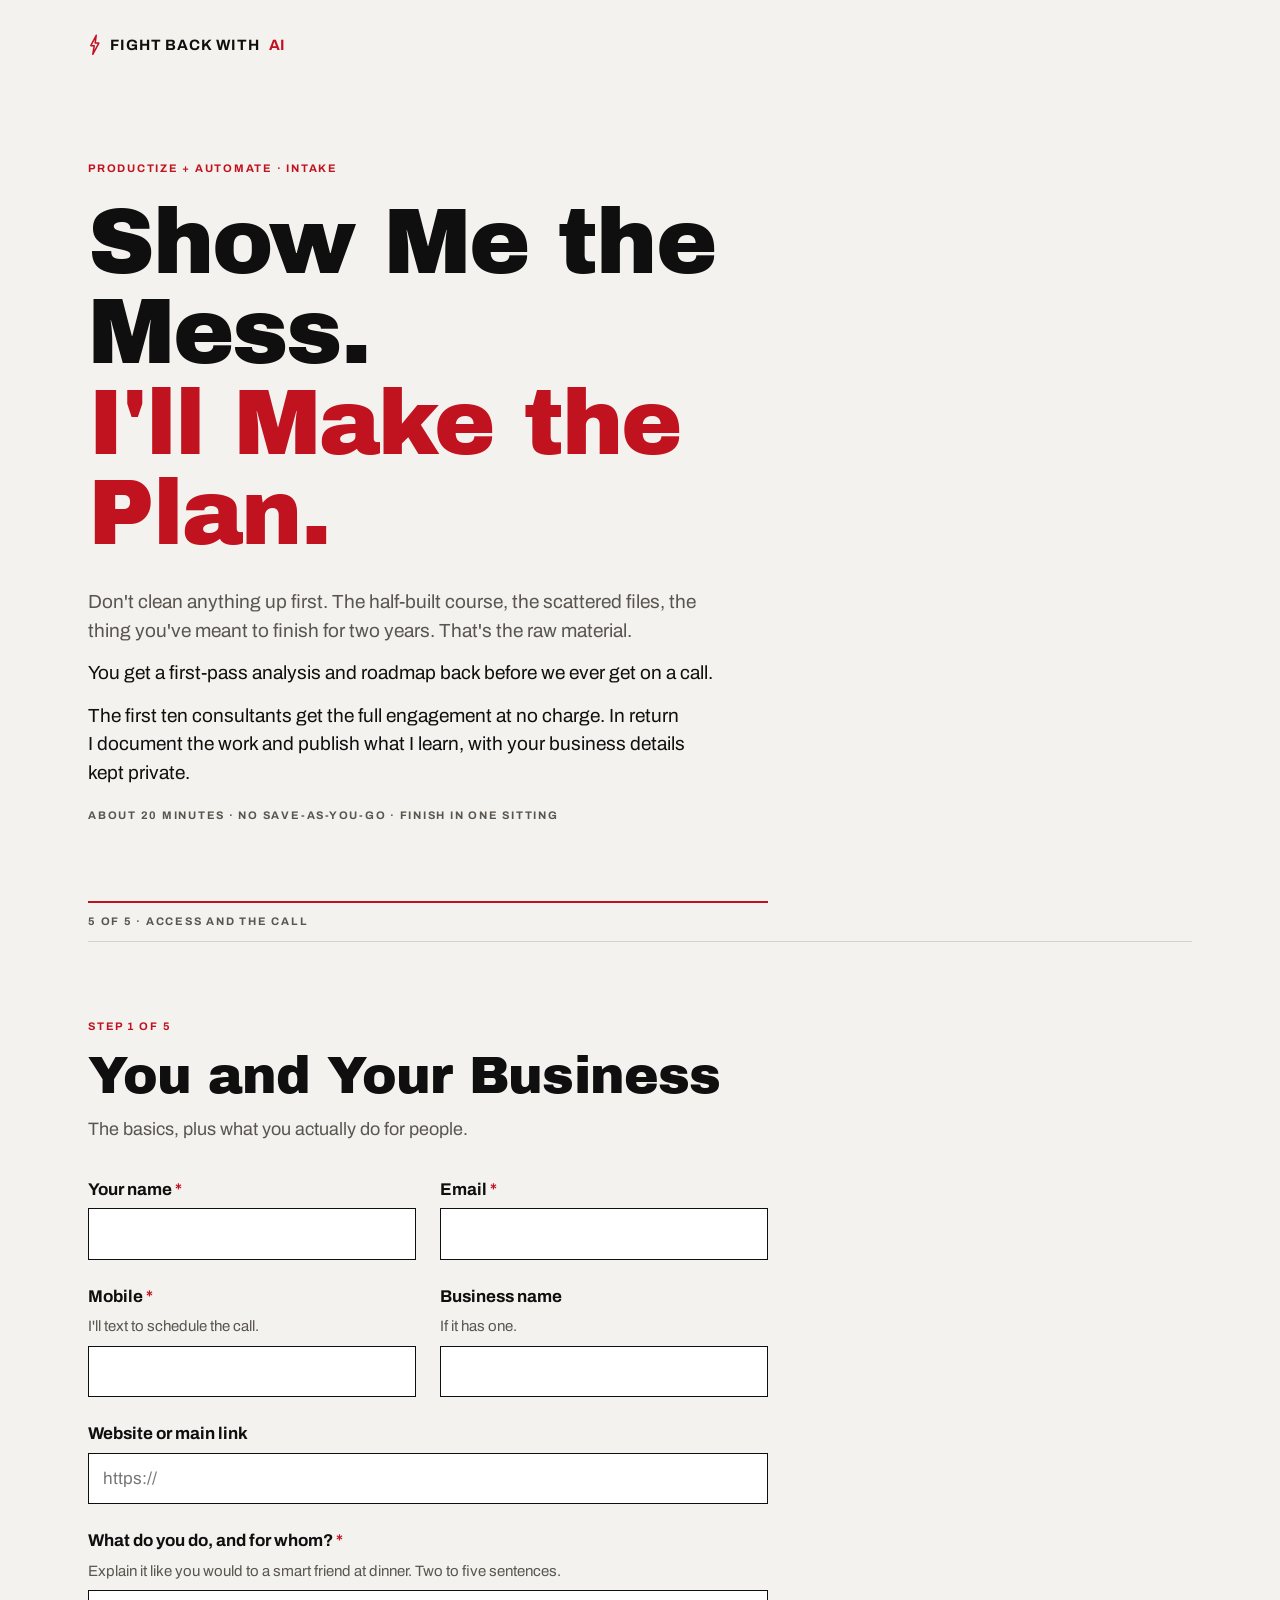
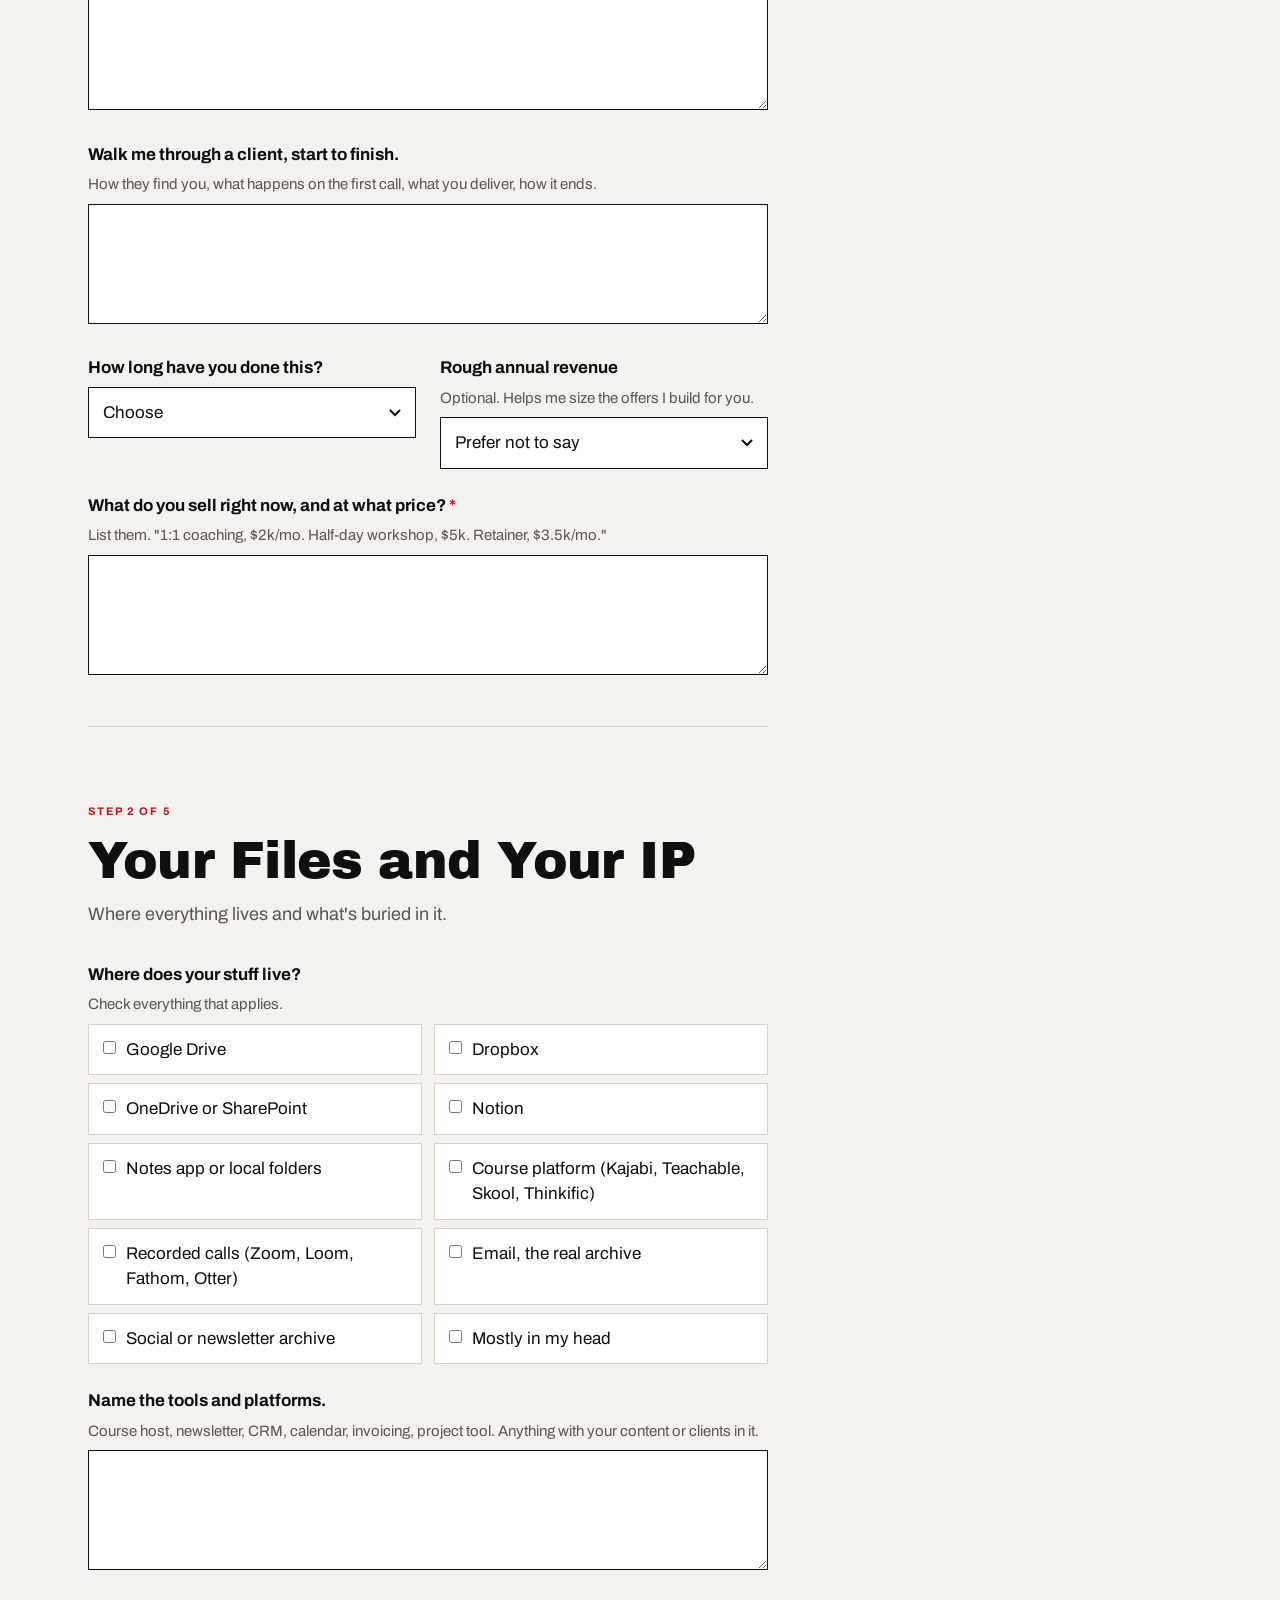
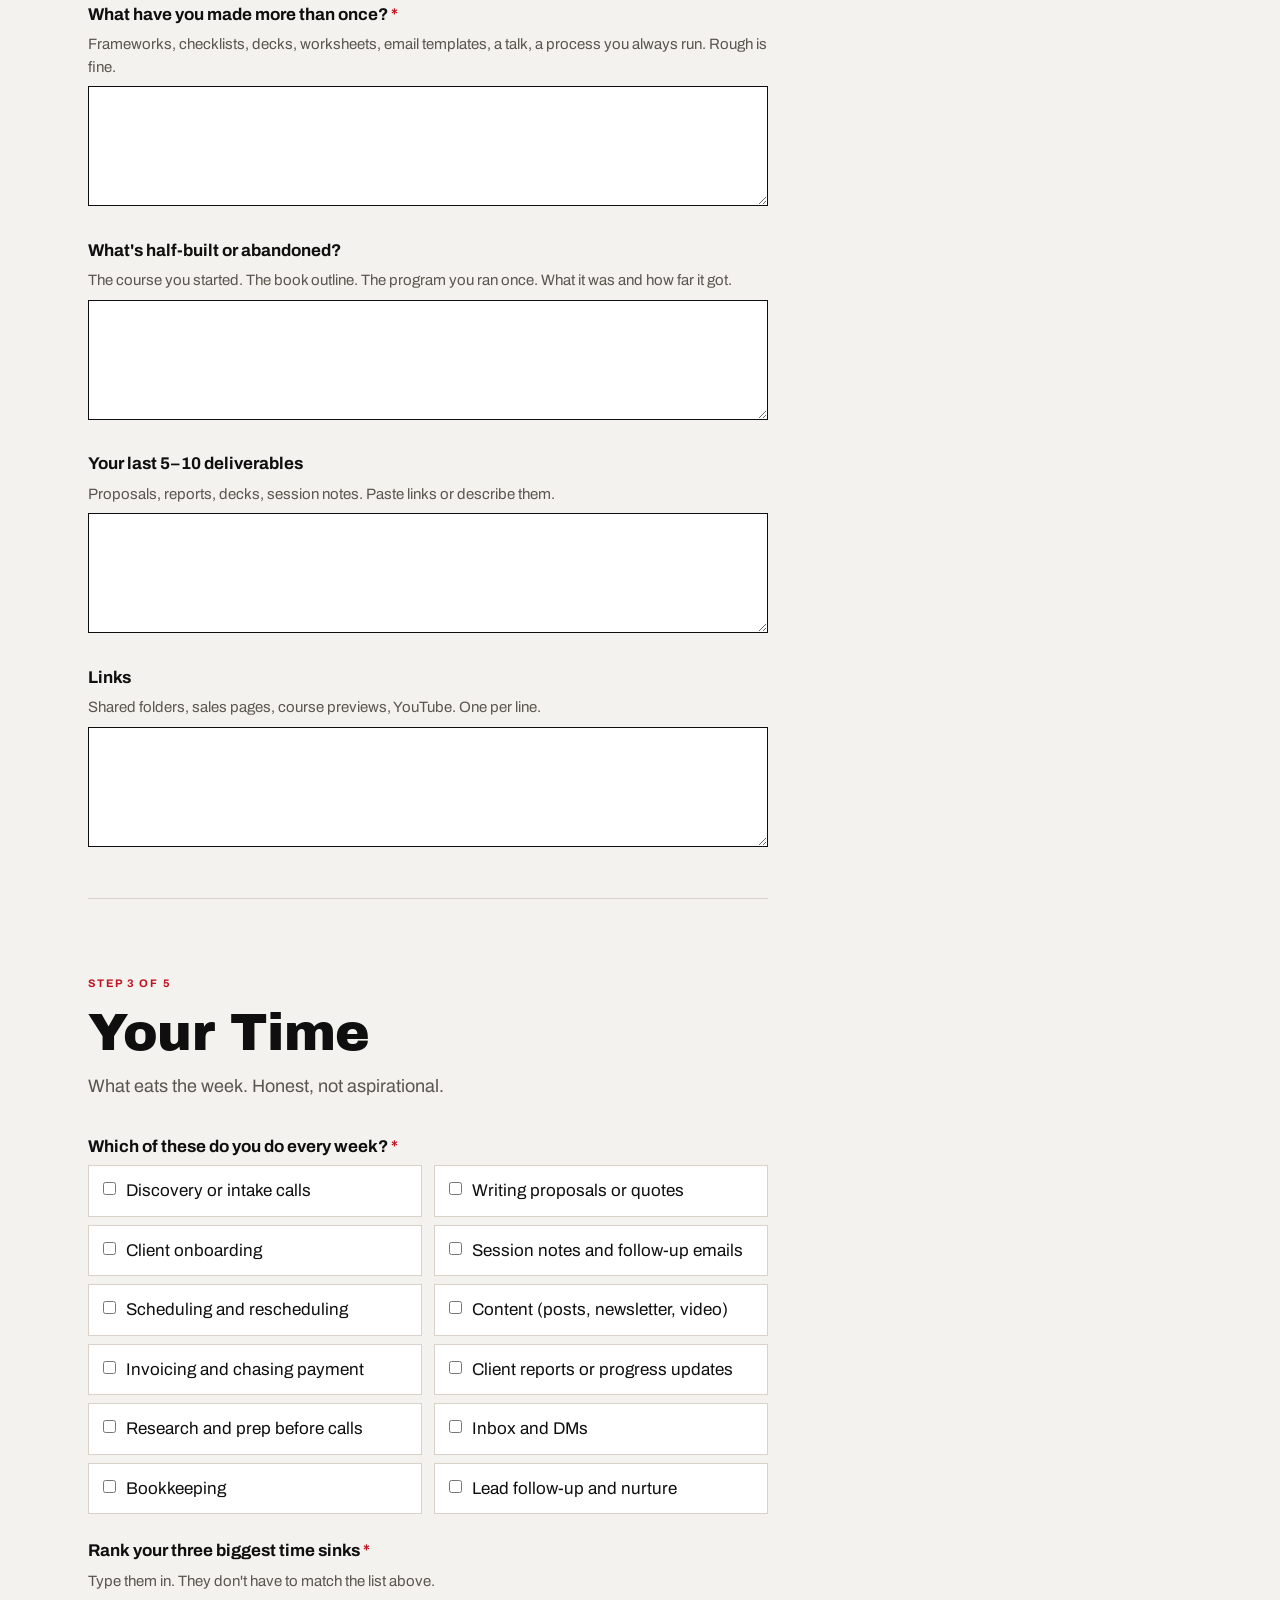
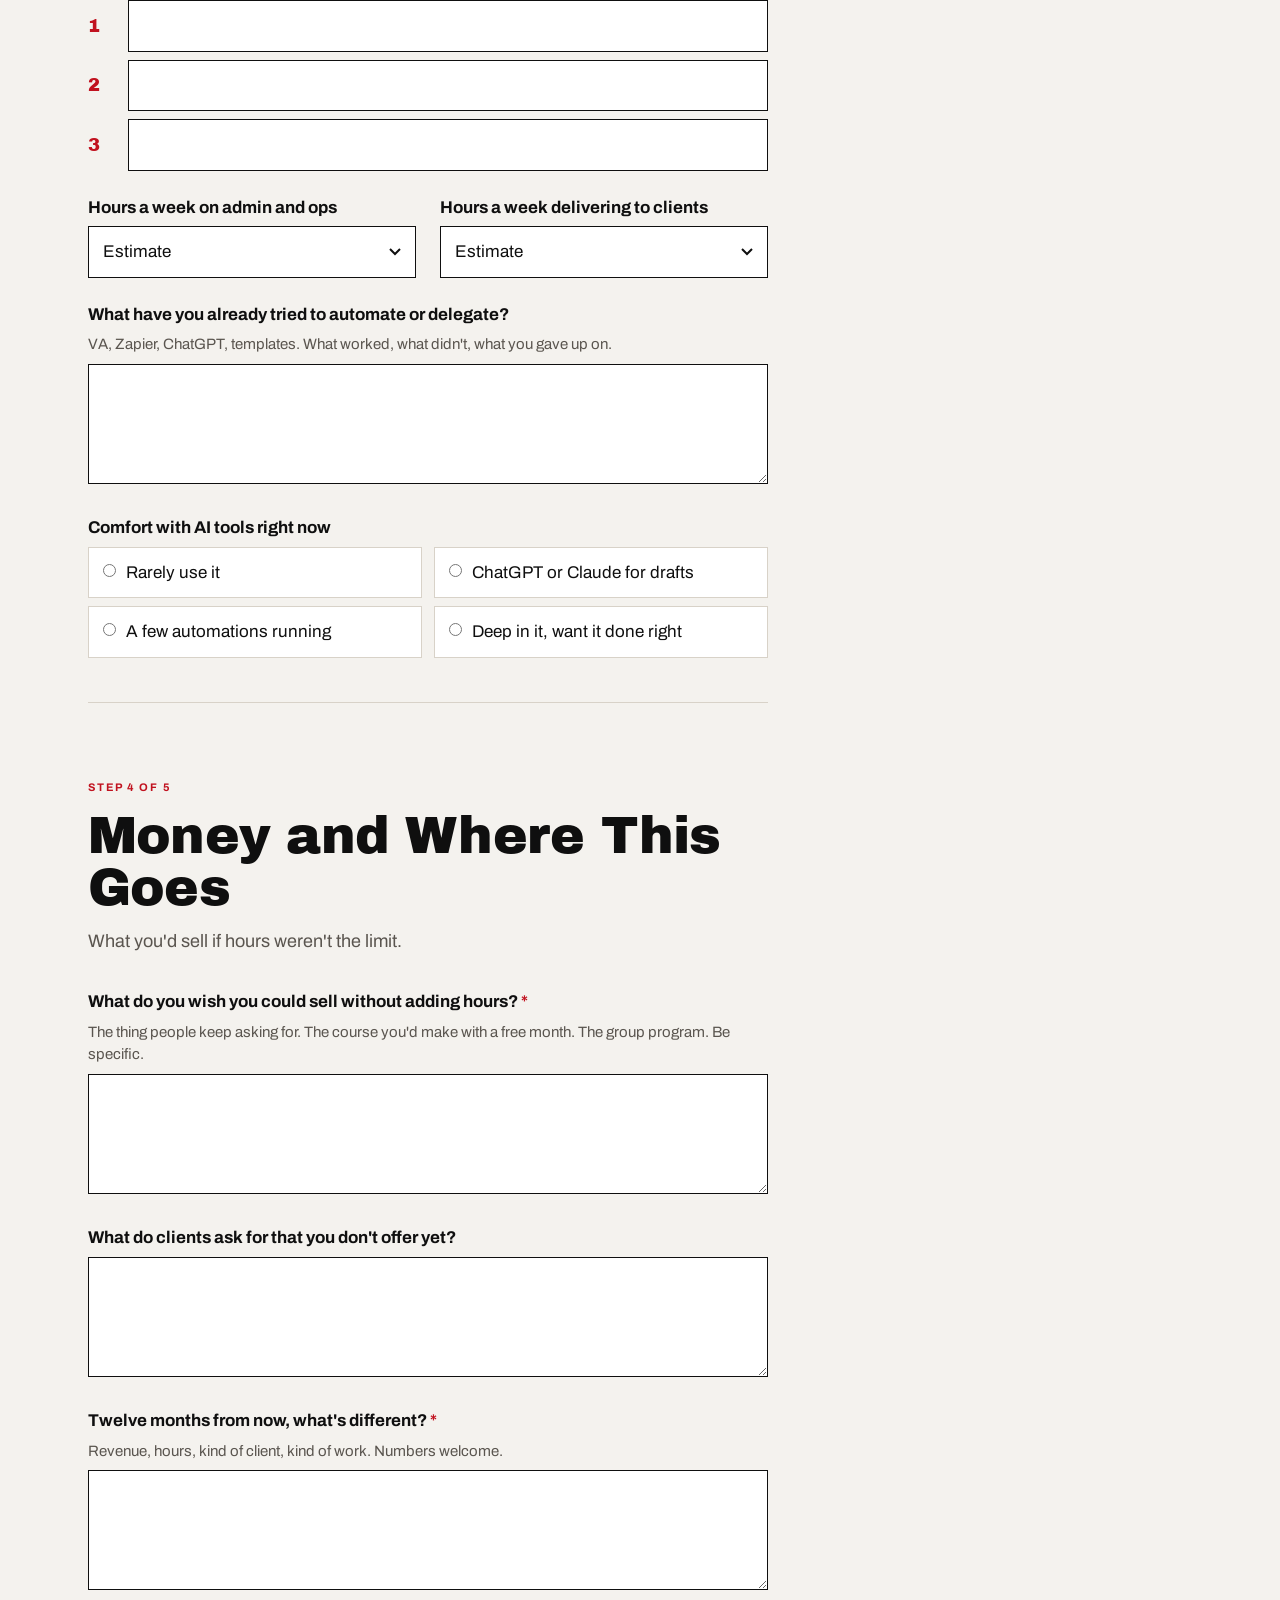
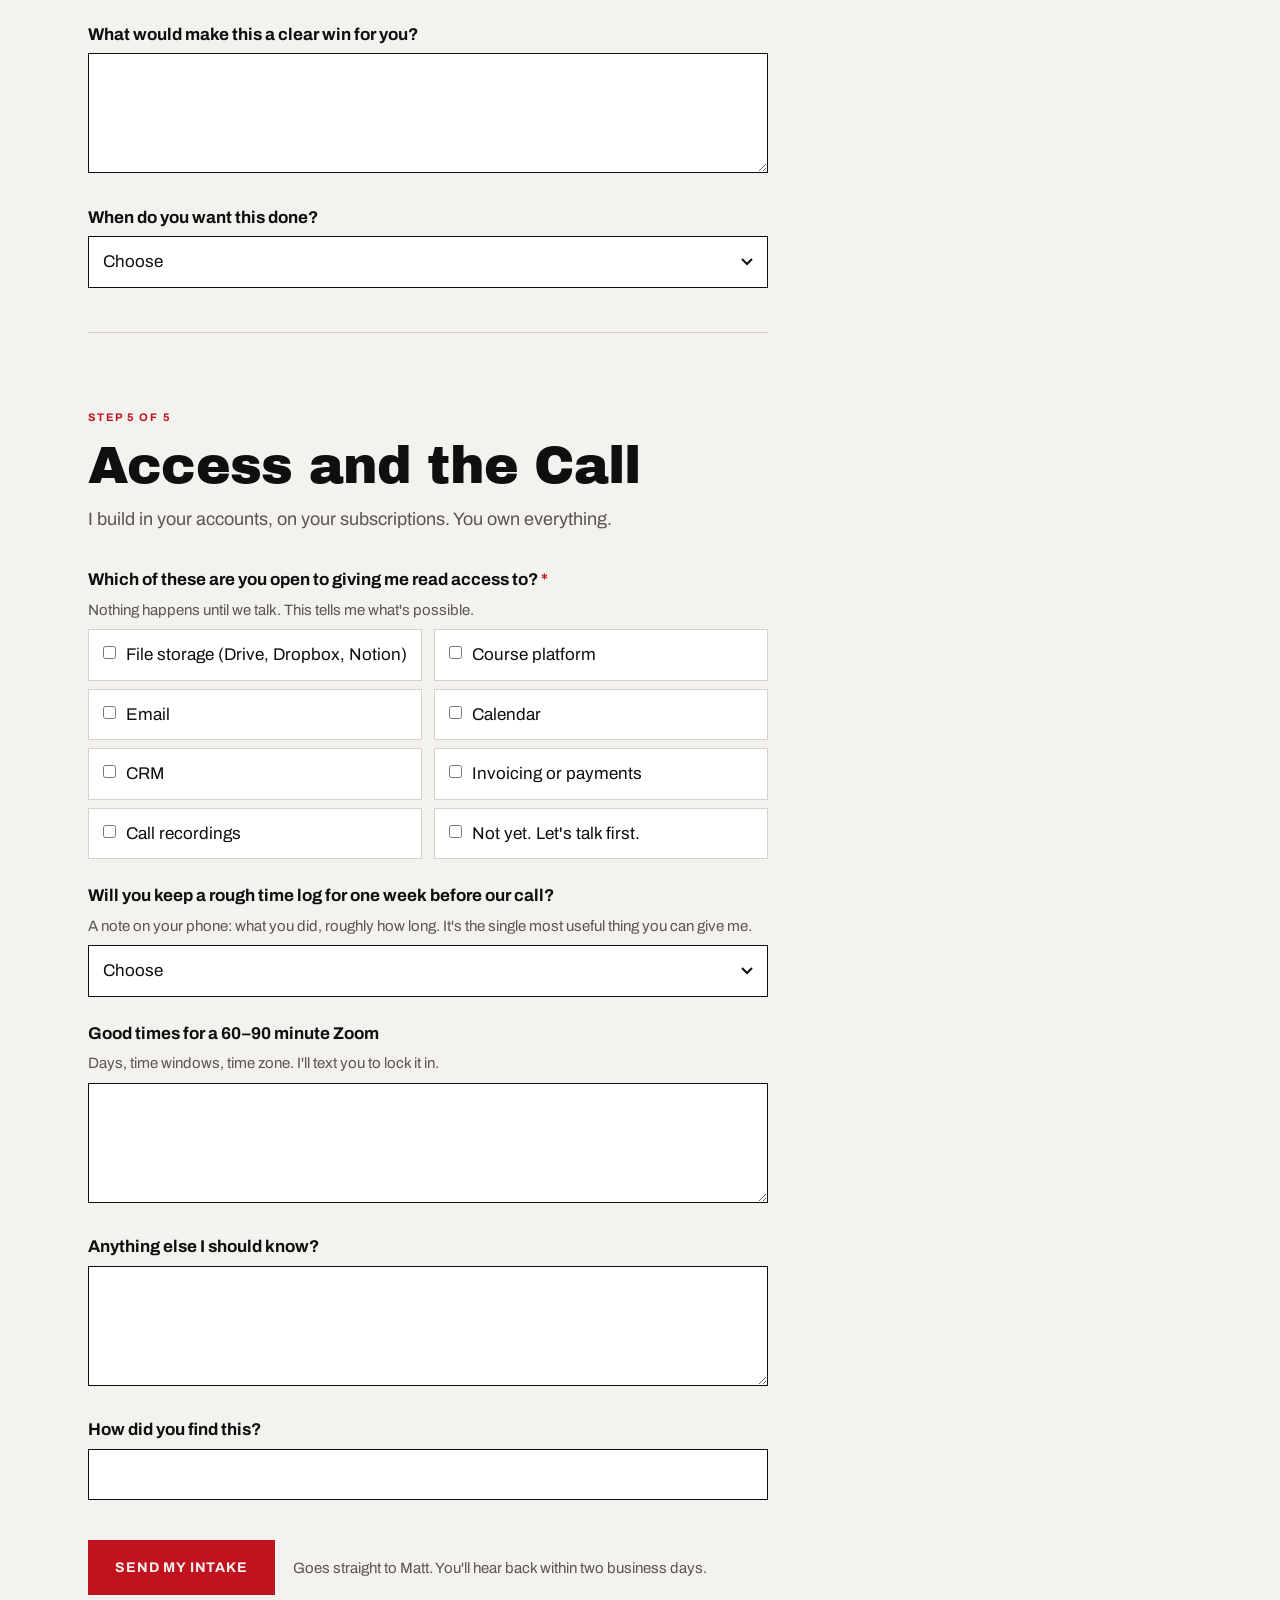
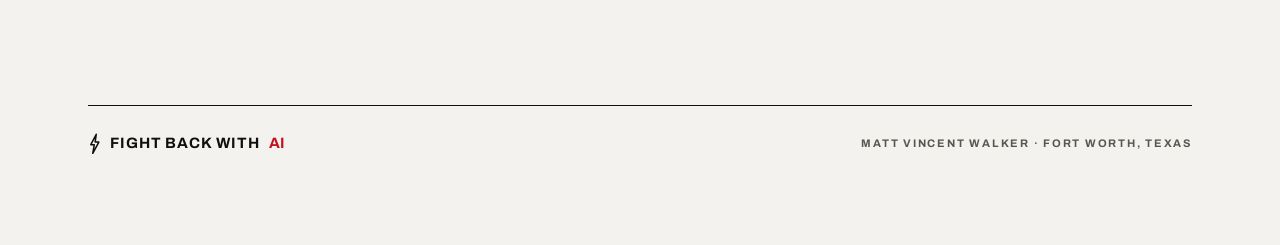
==== intake.html @ 9f5e2df9 "Install the productize-and-automate intake page Adds intake.html at the root (served at /intake via " ====
<!doctype html>
<html lang="en">
<head>
<meta charset="utf-8">
<meta name="viewport" content="width=device-width, initial-scale=1">
<title>Productize + Automate Intake — Fight Back with AI</title>
<meta name="description" content="Show me the mess. I'll make the plan.">
<link rel="preconnect" href="https://fonts.googleapis.com">
<link href="https://fonts.googleapis.com/css2?family=Archivo+Black&family=Archivo:wght@400;700&display=swap" rel="stylesheet">
<style>
  /* FBWA Design Brief v2 — flat editorial. Radius 0. No gradients. */
  /* Tokens mirror styles.css exactly. Six colours, two faces, nothing else.
     Kept inline rather than linking styles.css: .col, .wrap, .fine, .label
     and .meta are defined there too and would break this page's form. */
  :root{
    --ground:#f4f2ee;
    --ink:#0f0f0f;
    --red:#c1121f;
    --rule:#d8d2c8;
    --muted:#5a554f;
    --white:#ffffff;
    --display:'Archivo Black', Archivo, sans-serif;
    --sans:Archivo, sans-serif;
    --wrap:1200px;
    --gutter:clamp(20px, 4vw, 48px);
  }
  *{box-sizing:border-box}
  html{background:var(--ground);color:var(--ink);font-family:var(--sans);font-size:17px;line-height:1.5;-webkit-font-smoothing:antialiased}
  body{margin:0}
  ::selection{background:var(--red);color:var(--ground)}
  a{color:var(--ink);text-decoration:none;border-bottom:2px solid var(--red);padding-bottom:2px}
  a:hover{border-color:var(--ink);color:var(--red)}

  .wrap{max-width:var(--wrap);margin:0 auto;padding:34px var(--gutter) 90px}
  .col{max-width:680px}

  /* wordmark */
  .mark{display:inline-flex;align-items:center;gap:9px;font-weight:700;letter-spacing:.06em;font-size:15px;border:0;padding:0}
  .mark svg{width:13px;height:auto;color:var(--red)}
  .done .mark svg{color:var(--ground)}
  footer .mark svg{color:var(--ink)}
  .mark b{color:var(--red);font-weight:700}

  .caps{font-weight:700;font-size:11px;letter-spacing:.16em;text-transform:uppercase;color:var(--red)}
  .caps.meta{color:var(--muted)}

  header{padding:90px 0 60px}
  h1{font-family:var(--display);font-weight:400;font-size:clamp(52px,7.2vw,104px);line-height:.98;letter-spacing:-.02em;margin:18px 0 30px}
  h1 span{display:block;color:var(--red)}
  header p{font-size:19px;line-height:1.5;color:var(--muted);margin:0 0 14px;max-width:34em;text-wrap:pretty}
  header p.ink{color:var(--ink)}

  /* progress rail — the accent slot rule, one rust segment per set */
  .rail{position:sticky;top:0;background:var(--ground);padding:14px 0 12px;z-index:5;border-bottom:1px solid var(--rule)}
  .rail ol{list-style:none;margin:0;padding:0;display:flex;gap:8px;max-width:680px}
  .rail li{flex:1;border-top:2px solid var(--rule)}
  .rail li.done{border-color:var(--ink)}
  .rail li.now{border-color:var(--red)}
  .rail .label{margin-top:10px}

  section.step{padding:70px 0 20px;border-bottom:1px solid var(--rule)}
  section.step:last-of-type{border-bottom:0}
  .step h2{font-family:var(--display);font-weight:400;font-size:clamp(34px,4.2vw,52px);line-height:1;letter-spacing:-.015em;margin:12px 0 14px}
  .step > p{color:var(--muted);margin:0 0 34px;max-width:36em;font-size:18px}

  .f{margin:0 0 24px}
  .f label,.f legend{display:block;font-weight:700;margin:0 0 6px;padding:0}
  .f .hint{display:block;font-weight:400;color:var(--muted);font-size:15px;margin:0 0 8px}
  .f input[type=text],.f input[type=email],.f input[type=url],.f input[type=tel],.f textarea,.f select{
    width:100%;font:inherit;color:var(--ink);background:var(--white);border:1px solid var(--ink);border-radius:0;padding:12px 14px}
  .f select{appearance:none;-webkit-appearance:none;background-image:url("data:image/svg+xml,%3Csvg xmlns='http://www.w3.org/2000/svg' width='12' height='8' viewBox='0 0 12 8'%3E%3Cpath d='M1 1l5 5 5-5' fill='none' stroke='%230f0f0f' stroke-width='2'/%3E%3C/svg%3E");background-repeat:no-repeat;background-position:right 14px center;padding-right:36px}
  .f textarea{min-height:120px;resize:vertical}
  .f input:focus,.f textarea:focus,.f select:focus{outline:2px solid var(--red);outline-offset:0;border-color:var(--red)}
  .f input[aria-invalid=true],.f textarea[aria-invalid=true]{border:2px solid var(--red)}
  .req{color:var(--red)}
  .row{display:grid;grid-template-columns:1fr 1fr;gap:clamp(16px,2vw,24px)}
  @media (max-width:560px){.row{grid-template-columns:1fr}}

  fieldset{border:0;margin:0;padding:0}
  .choices{display:grid;grid-template-columns:1fr 1fr;gap:8px 12px}
  @media (max-width:560px){.choices{grid-template-columns:1fr}}
  .choices label{display:flex;gap:10px;align-items:flex-start;font-weight:400;cursor:pointer;padding:12px 14px;border:1px solid var(--rule);background:var(--white);margin:0}
  .choices label:hover{border-color:var(--ink)}
  .choices label:has(input:checked){border-color:var(--ink);box-shadow:0 2px 10px rgba(15,15,15,.07)}
  .choices label:has(input:focus-visible){outline:2px solid var(--red)}
  .choices input{margin:4px 0 0;accent-color:var(--red);flex:none}

  .rank{margin:8px 0 0;padding:0;list-style:none}
  .rank li{display:flex;gap:12px;align-items:center;margin-bottom:8px}
  .rank li span{font-family:var(--display);font-size:18px;width:28px;flex:none;color:var(--red)}

  .actions{margin-top:40px;display:flex;gap:18px;align-items:center;flex-wrap:wrap}
  button.primary{font:inherit;font-weight:700;letter-spacing:.06em;text-transform:uppercase;font-size:14px;background:var(--red);color:var(--ground);border:1px solid var(--red);border-radius:0;padding:16px 26px;cursor:pointer}
  button.primary:hover{background:var(--ink);border-color:var(--ink)}
  button.primary:focus-visible{outline:2px solid var(--ink);outline-offset:3px}
  button.primary[disabled]{opacity:.6;cursor:progress}
  .fine{font-size:15px;color:var(--muted)}

  .status{margin-top:18px;padding:14px 16px;border-left:2px solid var(--red);background:var(--white);display:none}
  .status.err{display:block}
  .status.ok{display:block;border-color:var(--ink)}

  /* inverted done state — ink ground, cream type, rust accent */
  .done{display:none;background:var(--ink);color:var(--ground);padding:clamp(34px,4vw,56px);margin-top:40px}
  .done .mark{color:var(--ground)}
  .done .mark b{color:var(--red)}
  .done h2{font-family:var(--display);font-weight:400;font-size:clamp(34px,5.6vw,76px);line-height:1;letter-spacing:-.02em;margin:26px 0 20px}
  .done p{color:var(--ground);opacity:.85;max-width:34em;margin:0 0 12px}
  .done hr{border:0;border-top:1px solid rgba(244,242,238,.25);margin:26px 0 18px}
  .done a{color:var(--ground);border-color:var(--red)}
  .done .caps{color:var(--red)}

  footer{border-top:1px solid var(--ink);margin-top:90px;padding:26px 0 0;display:flex;justify-content:space-between;gap:16px;flex-wrap:wrap;align-items:center}
  .honey{position:absolute;left:-9999px}
  @media (prefers-reduced-motion:no-preference){.rail li{transition:border-color .2s}}
</style>
</head>
<body>
<main class="wrap">
  <a class="mark" href="/" aria-label="Fight Back with AI, home">
    <svg viewBox="0 0 120 200" aria-hidden="true"><path d="M76 12 L26 108 L58 108 L44 188 L100 84 L66 84 Z" fill="none" stroke="currentColor" stroke-width="14" stroke-linejoin="round"/></svg>
    FIGHT BACK WITH <b>AI</b>
  </a>

  <header class="col">
    <span class="caps">Productize + Automate · Intake</span>
    <h1>Show Me the Mess. <span>I'll Make the Plan.</span></h1>
    <p>Don't clean anything up first. The half-built course, the scattered files, the thing you've meant to finish for two years. That's the raw material.</p>
    <p class="ink">You get a first-pass analysis and roadmap back before we ever get on a call.</p>
    <p class="ink">The first ten consultants get the full engagement at no charge. In return I document the work and publish what I learn, with your business details kept private.</p>
    <span class="caps meta">About 20 minutes · No save-as-you-go · Finish in one sitting</span>
  </header>

  <nav class="rail" aria-label="Progress">
    <ol id="rail"><li class="now"></li><li></li><li></li><li></li><li></li></ol>
    <div class="label caps meta" id="railLabel">1 of 5 · You and Your Business</div>
  </nav>

  <form id="intake" class="col" novalidate>
    <input class="honey" type="text" name="company_fax" tabindex="-1" autocomplete="off" aria-hidden="true">

    <section class="step" data-step="1">
      <span class="caps">Step 1 of 5</span>
      <h2>You and Your Business</h2>
      <p>The basics, plus what you actually do for people.</p>

      <div class="row">
        <div class="f"><label for="name">Your name <span class="req">*</span></label><input id="name" name="name" type="text" required autocomplete="name"></div>
        <div class="f"><label for="email">Email <span class="req">*</span></label><input id="email" name="email" type="email" required autocomplete="email"></div>
      </div>
      <div class="row">
        <div class="f"><label for="phone">Mobile <span class="req">*</span></label><span class="hint">I'll text to schedule the call.</span><input id="phone" name="phone" type="tel" required autocomplete="tel"></div>
        <div class="f"><label for="business">Business name</label><span class="hint">If it has one.</span><input id="business" name="business" type="text" autocomplete="organization"></div>
      </div>
      <div class="f"><label for="website">Website or main link</label><input id="website" name="website" type="url" placeholder="https://"></div>

      <div class="f">
        <label for="what">What do you do, and for whom? <span class="req">*</span></label>
        <span class="hint">Explain it like you would to a smart friend at dinner. Two to five sentences.</span>
        <textarea id="what" name="what_you_do" required></textarea>
      </div>
      <div class="f">
        <label for="journey">Walk me through a client, start to finish.</label>
        <span class="hint">How they find you, what happens on the first call, what you deliver, how it ends.</span>
        <textarea id="journey" name="client_journey"></textarea>
      </div>
      <div class="row">
        <div class="f">
          <label for="years">How long have you done this?</label>
          <select id="years" name="years"><option value="">Choose</option><option>Under 1 year</option><option>1–3 years</option><option>3–7 years</option><option>7+ years</option></select>
        </div>
        <div class="f">
          <label for="rev">Rough annual revenue</label>
          <span class="hint">Optional. Helps me size the offers I build for you.</span>
          <select id="rev" name="revenue_band"><option value="">Prefer not to say</option><option>Under $50k</option><option>$50k–$150k</option><option>$150k–$400k</option><option>$400k–$1M</option><option>$1M+</option></select>
        </div>
      </div>
      <div class="f">
        <label for="offers">What do you sell right now, and at what price? <span class="req">*</span></label>
        <span class="hint">List them. "1:1 coaching, $2k/mo. Half-day workshop, $5k. Retainer, $3.5k/mo."</span>
        <textarea id="offers" name="current_offers" required></textarea>
      </div>
    </section>

    <section class="step" data-step="2">
      <span class="caps">Step 2 of 5</span>
      <h2>Your Files and Your IP</h2>
      <p>Where everything lives and what's buried in it.</p>

      <div class="f">
        <fieldset>
          <legend>Where does your stuff live?</legend>
          <span class="hint">Check everything that applies.</span>
          <div class="choices">
            <label><input type="checkbox" name="storage" value="Google Drive">Google Drive</label>
            <label><input type="checkbox" name="storage" value="Dropbox">Dropbox</label>
            <label><input type="checkbox" name="storage" value="OneDrive / SharePoint">OneDrive or SharePoint</label>
            <label><input type="checkbox" name="storage" value="Notion">Notion</label>
            <label><input type="checkbox" name="storage" value="Notes app / local">Notes app or local folders</label>
            <label><input type="checkbox" name="storage" value="Course platform">Course platform (Kajabi, Teachable, Skool, Thinkific)</label>
            <label><input type="checkbox" name="storage" value="Recorded calls">Recorded calls (Zoom, Loom, Fathom, Otter)</label>
            <label><input type="checkbox" name="storage" value="Email">Email, the real archive</label>
            <label><input type="checkbox" name="storage" value="Social / newsletter">Social or newsletter archive</label>
            <label><input type="checkbox" name="storage" value="My head">Mostly in my head</label>
          </div>
        </fieldset>
      </div>
      <div class="f">
        <label for="platforms">Name the tools and platforms.</label>
        <span class="hint">Course host, newsletter, CRM, calendar, invoicing, project tool. Anything with your content or clients in it.</span>
        <textarea id="platforms" name="platforms"></textarea>
      </div>
      <div class="f">
        <label for="ip">What have you made more than once? <span class="req">*</span></label>
        <span class="hint">Frameworks, checklists, decks, worksheets, email templates, a talk, a process you always run. Rough is fine.</span>
        <textarea id="ip" name="repeat_assets" required></textarea>
      </div>
      <div class="f">
        <label for="halfbuilt">What's half-built or abandoned?</label>
        <span class="hint">The course you started. The book outline. The program you ran once. What it was and how far it got.</span>
        <textarea id="halfbuilt" name="half_built"></textarea>
      </div>
      <div class="f">
        <label for="deliverables">Your last 5–10 deliverables</label>
        <span class="hint">Proposals, reports, decks, session notes. Paste links or describe them.</span>
        <textarea id="deliverables" name="recent_deliverables"></textarea>
      </div>
      <div class="f">
        <label for="links">Links</label>
        <span class="hint">Shared folders, sales pages, course previews, YouTube. One per line.</span>
        <textarea id="links" name="links"></textarea>
      </div>
    </section>

    <section class="step" data-step="3">
      <span class="caps">Step 3 of 5</span>
      <h2>Your Time</h2>
      <p>What eats the week. Honest, not aspirational.</p>

      <div class="f">
        <fieldset>
          <legend>Which of these do you do every week? <span class="req">*</span></legend>
          <div class="choices">
            <label><input type="checkbox" name="tasks" value="Discovery / intake calls">Discovery or intake calls</label>
            <label><input type="checkbox" name="tasks" value="Writing proposals">Writing proposals or quotes</label>
            <label><input type="checkbox" name="tasks" value="Client onboarding">Client onboarding</label>
            <label><input type="checkbox" name="tasks" value="Session notes and follow-up">Session notes and follow-up emails</label>
            <label><input type="checkbox" name="tasks" value="Scheduling">Scheduling and rescheduling</label>
            <label><input type="checkbox" name="tasks" value="Content creation">Content (posts, newsletter, video)</label>
            <label><input type="checkbox" name="tasks" value="Invoicing and chasing payment">Invoicing and chasing payment</label>
            <label><input type="checkbox" name="tasks" value="Reporting">Client reports or progress updates</label>
            <label><input type="checkbox" name="tasks" value="Research and prep">Research and prep before calls</label>
            <label><input type="checkbox" name="tasks" value="Inbox">Inbox and DMs</label>
            <label><input type="checkbox" name="tasks" value="Bookkeeping">Bookkeeping</label>
            <label><input type="checkbox" name="tasks" value="Lead follow-up">Lead follow-up and nurture</label>
          </div>
        </fieldset>
      </div>
      <div class="f">
        <label>Rank your three biggest time sinks <span class="req">*</span></label>
        <span class="hint">Type them in. They don't have to match the list above.</span>
        <ol class="rank">
          <li><span>1</span><input type="text" name="sink_1" required aria-label="Biggest time sink"></li>
          <li><span>2</span><input type="text" name="sink_2" aria-label="Second time sink"></li>
          <li><span>3</span><input type="text" name="sink_3" aria-label="Third time sink"></li>
        </ol>
      </div>
      <div class="row">
        <div class="f">
          <label for="hrs_admin">Hours a week on admin and ops</label>
          <select id="hrs_admin" name="hours_admin"><option value="">Estimate</option><option>Under 5</option><option>5–10</option><option>10–20</option><option>20+</option></select>
        </div>
        <div class="f">
          <label for="hrs_deliver">Hours a week delivering to clients</label>
          <select id="hrs_deliver" name="hours_delivery"><option value="">Estimate</option><option>Under 10</option><option>10–20</option><option>20–35</option><option>35+</option></select>
        </div>
      </div>
      <div class="f">
        <label for="tried">What have you already tried to automate or delegate?</label>
        <span class="hint">VA, Zapier, ChatGPT, templates. What worked, what didn't, what you gave up on.</span>
        <textarea id="tried" name="tried_before"></textarea>
      </div>
      <div class="f">
        <fieldset>
          <legend>Comfort with AI tools right now</legend>
          <div class="choices">
            <label><input type="radio" name="ai_level" value="Rarely use it">Rarely use it</label>
            <label><input type="radio" name="ai_level" value="ChatGPT for drafts">ChatGPT or Claude for drafts</label>
            <label><input type="radio" name="ai_level" value="Some automations running">A few automations running</label>
            <label><input type="radio" name="ai_level" value="Deep in it">Deep in it, want it done right</label>
          </div>
        </fieldset>
      </div>
    </section>

    <section class="step" data-step="4">
      <span class="caps">Step 4 of 5</span>
      <h2>Money and Where This Goes</h2>
      <p>What you'd sell if hours weren't the limit.</p>

      <div class="f">
        <label for="wish">What do you wish you could sell without adding hours? <span class="req">*</span></label>
        <span class="hint">The thing people keep asking for. The course you'd make with a free month. The group program. Be specific.</span>
        <textarea id="wish" name="wish_to_sell" required></textarea>
      </div>
      <div class="f">
        <label for="asked">What do clients ask for that you don't offer yet?</label>
        <textarea id="asked" name="unmet_requests"></textarea>
      </div>
      <div class="f">
        <label for="goal">Twelve months from now, what's different? <span class="req">*</span></label>
        <span class="hint">Revenue, hours, kind of client, kind of work. Numbers welcome.</span>
        <textarea id="goal" name="twelve_month_goal" required></textarea>
      </div>
      <div class="f">
        <label for="done">What would make this a clear win for you?</label>
        <textarea id="done" name="definition_of_win"></textarea>
      </div>
      <div class="f">
        <label for="timeline">When do you want this done?</label>
        <select id="timeline" name="timeline"><option value="">Choose</option><option>Next 30 days</option><option>Next 60 days</option><option>This quarter</option><option>No rush, want it right</option></select>
      </div>
    </section>

    <section class="step" data-step="5">
      <span class="caps">Step 5 of 5</span>
      <h2>Access and the Call</h2>
      <p>I build in your accounts, on your subscriptions. You own everything.</p>

      <div class="f">
        <fieldset>
          <legend>Which of these are you open to giving me read access to? <span class="req">*</span></legend>
          <span class="hint">Nothing happens until we talk. This tells me what's possible.</span>
          <div class="choices">
            <label><input type="checkbox" name="access" value="File storage">File storage (Drive, Dropbox, Notion)</label>
            <label><input type="checkbox" name="access" value="Course platform">Course platform</label>
            <label><input type="checkbox" name="access" value="Email">Email</label>
            <label><input type="checkbox" name="access" value="Calendar">Calendar</label>
            <label><input type="checkbox" name="access" value="CRM">CRM</label>
            <label><input type="checkbox" name="access" value="Invoicing">Invoicing or payments</label>
            <label><input type="checkbox" name="access" value="Call recordings">Call recordings</label>
            <label><input type="checkbox" name="access" value="Not yet">Not yet. Let's talk first.</label>
          </div>
        </fieldset>
      </div>
      <div class="f">
        <label for="timelog">Will you keep a rough time log for one week before our call?</label>
        <span class="hint">A note on your phone: what you did, roughly how long. It's the single most useful thing you can give me.</span>
        <select id="timelog" name="time_log"><option value="">Choose</option><option>Yes</option><option>I'll try</option><option>No, use my calendar and sent mail instead</option></select>
      </div>
      <div class="f">
        <label for="availability">Good times for a 60–90 minute Zoom</label>
        <span class="hint">Days, time windows, time zone. I'll text you to lock it in.</span>
        <textarea id="availability" name="availability"></textarea>
      </div>
      <div class="f">
        <label for="anything">Anything else I should know?</label>
        <textarea id="anything" name="anything_else"></textarea>
      </div>
      <div class="f">
        <label for="source">How did you find this?</label>
        <input id="source" name="source" type="text">
      </div>

      <div class="actions">
        <button type="submit" class="primary" id="submitBtn">Send My Intake</button>
        <span class="fine">Goes straight to Matt. You'll hear back within two business days.</span>
      </div>
      <div class="status" id="status" role="status" aria-live="polite"></div>
    </section>
  </form>

  <section class="done col" id="done">
    <span class="mark" aria-hidden="true">
      <svg viewBox="0 0 120 200"><path d="M76 12 L26 108 L58 108 L44 188 L100 84 L66 84 Z" fill="none" stroke="currentColor" stroke-width="14" stroke-linejoin="round"/></svg>
      FIGHT BACK WITH <b>AI</b>
    </span>
    <h2>Got It.</h2>
    <p>Your answers are in. I'll read everything, run the first-pass analysis, and text you to set up the call.</p>
    <p>If you said yes to the time log, start it tomorrow morning.</p>
    <hr>
    <span class="caps">Questions in the meantime</span>
    <p style="margin-top:8px"><a href="mailto:hello@6signal.co">hello@6signal.co</a></p>
  </section>

  <footer>
    <span class="mark" aria-hidden="true">
      <svg viewBox="0 0 120 200"><path d="M76 12 L26 108 L58 108 L44 188 L100 84 L66 84 Z" fill="none" stroke="currentColor" stroke-width="14" stroke-linejoin="round"/></svg>
      FIGHT BACK WITH <b>AI</b>
    </span>
    <span class="caps meta">Matt Vincent Walker · Fort Worth, Texas</span>
  </footer>
</main>

<script>
(function(){
  // Submissions go to the Netlify function at /api/intake (Claude analysis + email to Matt).
  // No-backend fallback: set ENDPOINT to a Formspree URL, e.g. "https://formspree.io/f/xxxxxxx".
  const ENDPOINT = "/api/intake"; // Netlify function, see netlify/functions/intake.mjs

  const form = document.getElementById('intake');
  const steps = [...document.querySelectorAll('section.step')];
  const rail = [...document.querySelectorAll('#rail li')];
  const railLabel = document.getElementById('railLabel');
  const labels = ['You and Your Business','Your Files and Your IP','Your Time','Money and Where This Goes','Access and the Call'];

  const io = new IntersectionObserver(entries=>{
    entries.forEach(e=>{
      if(!e.isIntersecting) return;
      const i = steps.indexOf(e.target);
      rail.forEach((li,j)=>{ li.className = j<i?'done':(j===i?'now':''); });
      railLabel.textContent = (i+1)+' of 5 · '+labels[i];
    });
  },{rootMargin:'-40% 0px -55% 0px'});
  steps.forEach(s=>io.observe(s));

  function collect(){
    const fd = new FormData(form);
    const out = {};
    for(const [k,v] of fd.entries()){
      if(k==='company_fax') continue;
      if(out[k]!==undefined){ out[k] = [].concat(out[k], v); } else { out[k] = v; }
    }
    ['storage','tasks','access'].forEach(k=>{ if(out[k]===undefined) out[k]=[]; else if(!Array.isArray(out[k])) out[k]=[out[k]]; });
    out.submitted_at = new Date().toISOString();
    out.page = location.href;
    return out;
  }

  function validate(){
    let first = null;
    form.querySelectorAll('[required]').forEach(el=>{
      const bad = !el.value.trim();
      el.setAttribute('aria-invalid', bad?'true':'false');
      if(bad && !first) first = el;
    });
    ['tasks','access'].forEach(name=>{
      const group = form.querySelectorAll('input[name="'+name+'"]');
      const any = [...group].some(c=>c.checked);
      group.forEach(c=>c.closest('label').style.borderColor = any?'':'var(--red)');
      if(!any && !first) first = group[0];
    });
    return first;
  }

  form.addEventListener('submit', async (e)=>{
    e.preventDefault();
    const status = document.getElementById('status');
    status.className='status';
    if(form.company_fax.value){ return; }
    const bad = validate();
    if(bad){
      status.className='status err';
      status.textContent='A few required answers are missing. They are outlined in red.';
      bad.scrollIntoView({behavior:'smooth',block:'center'}); bad.focus({preventScroll:true});
      return;
    }
    const btn = document.getElementById('submitBtn');
    btn.disabled = true; btn.textContent='Sending';
    try{
      const res = await fetch(ENDPOINT,{method:'POST',headers:{'Content-Type':'application/json','Accept':'application/json'},body:JSON.stringify(collect())});
      if(!res.ok) throw new Error('HTTP '+res.status);
      form.style.display='none';
      document.querySelector('.rail').style.display='none';
      document.getElementById('done').style.display='block';
      window.scrollTo({top:0,behavior:'smooth'});
    }catch(err){
      status.className='status err';
      status.innerHTML='Couldn\'t send. Check your connection and try again, or email your answers to <a href="mailto:hello@6signal.co">hello@6signal.co</a>.';
      btn.disabled=false; btn.textContent='Send My Intake';
    }
  });
})();
</script>
</body>
</html>
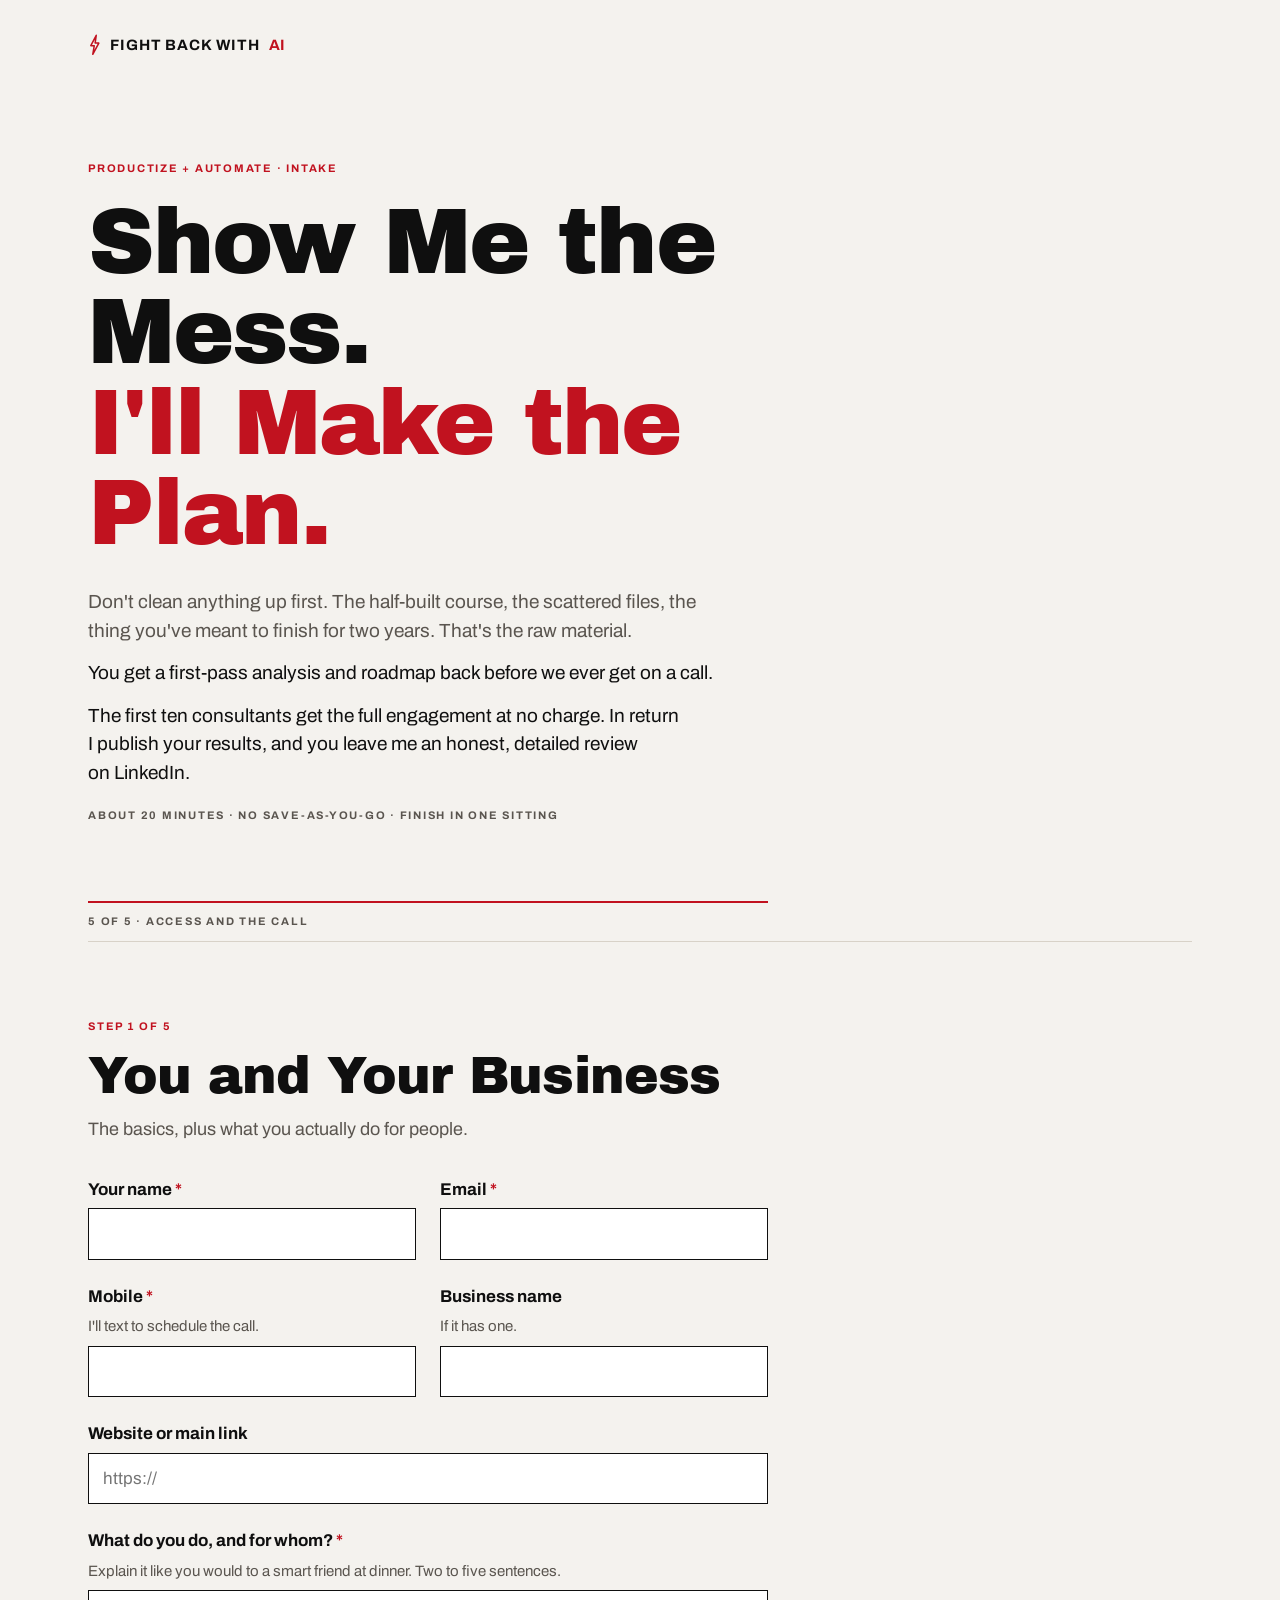
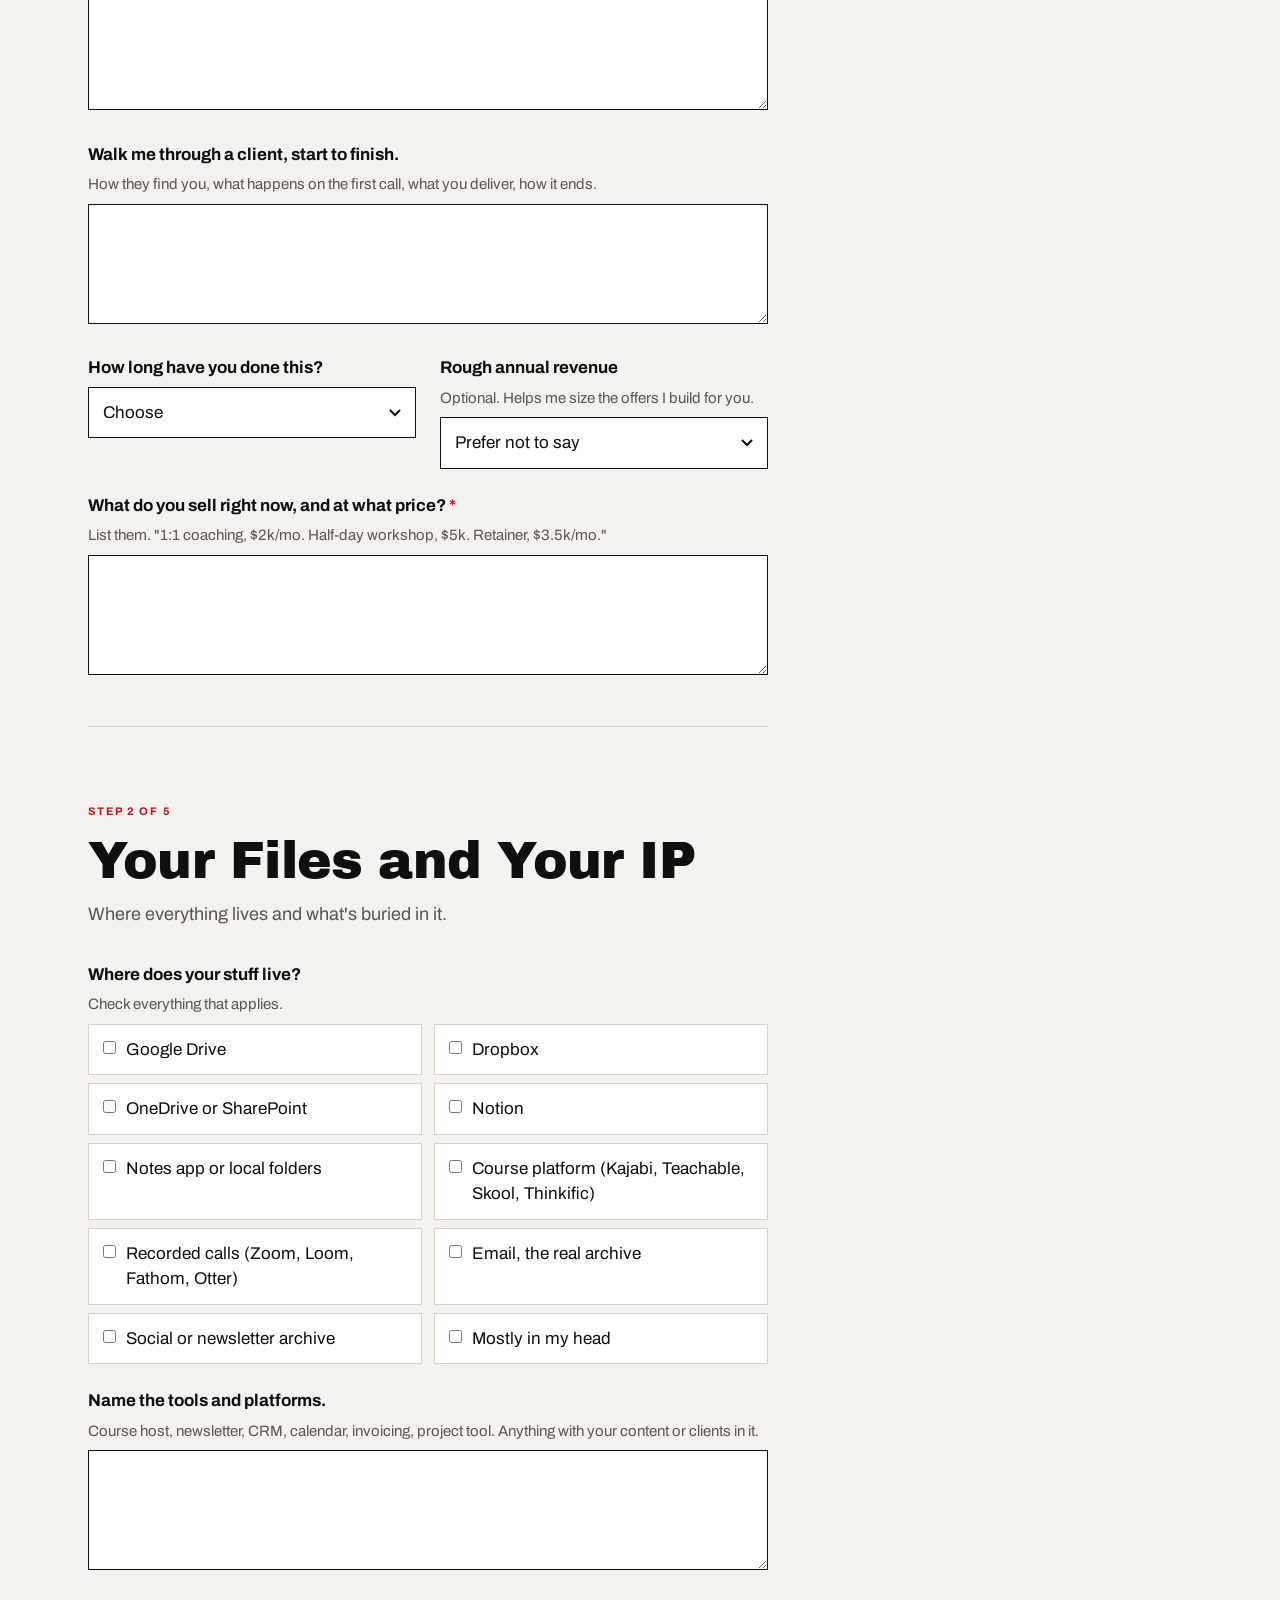
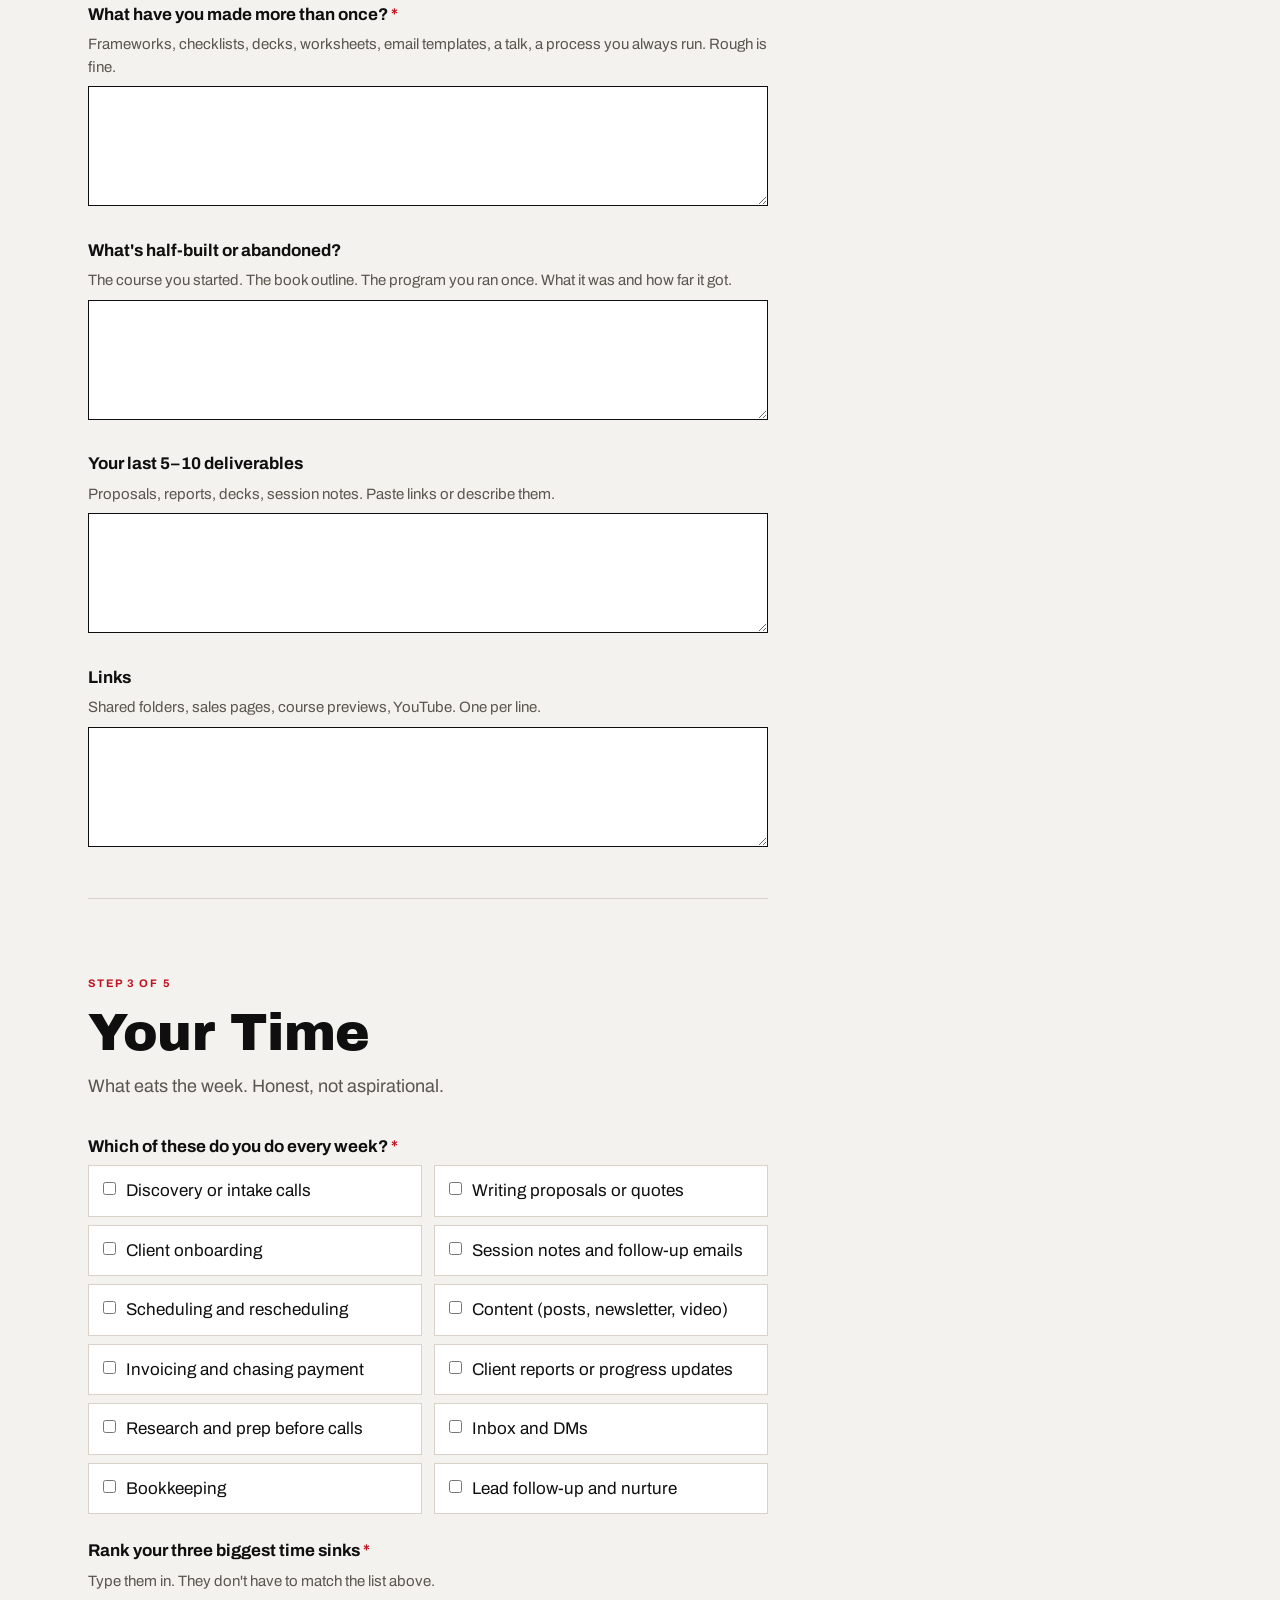
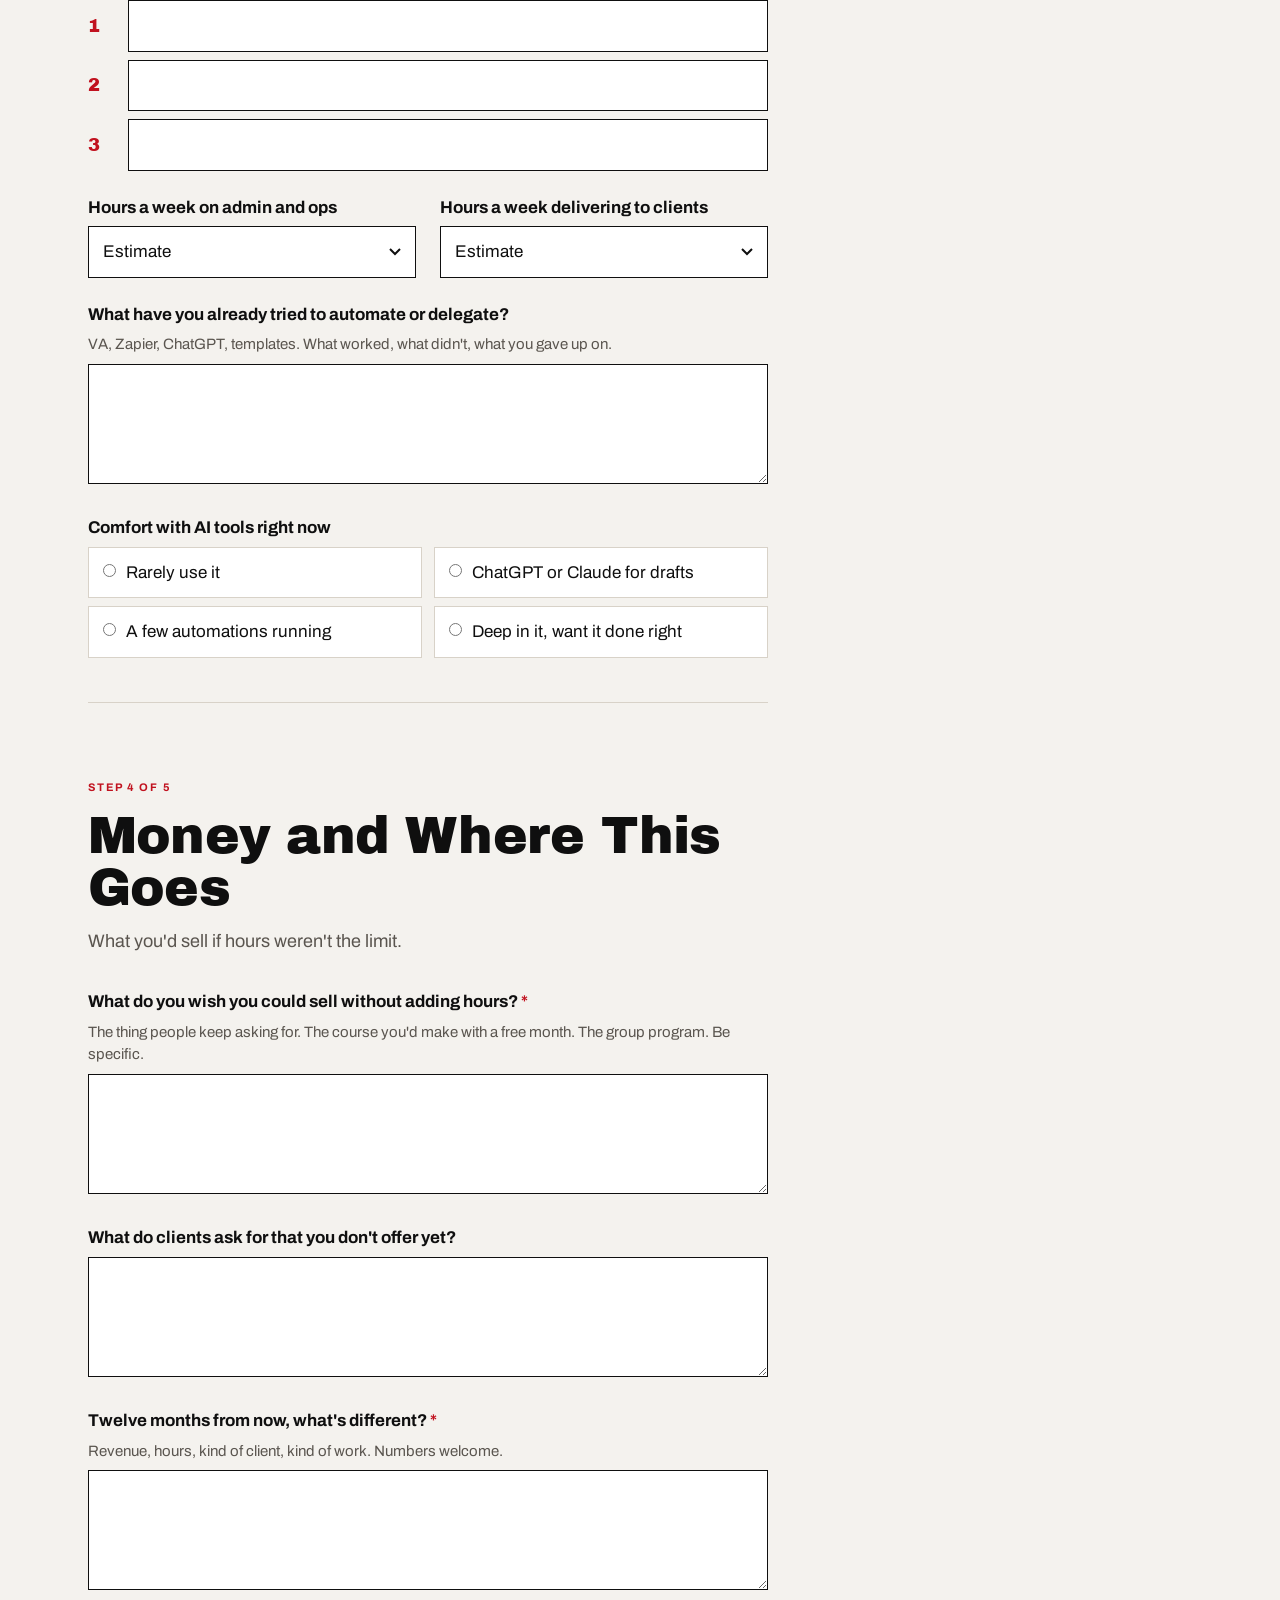
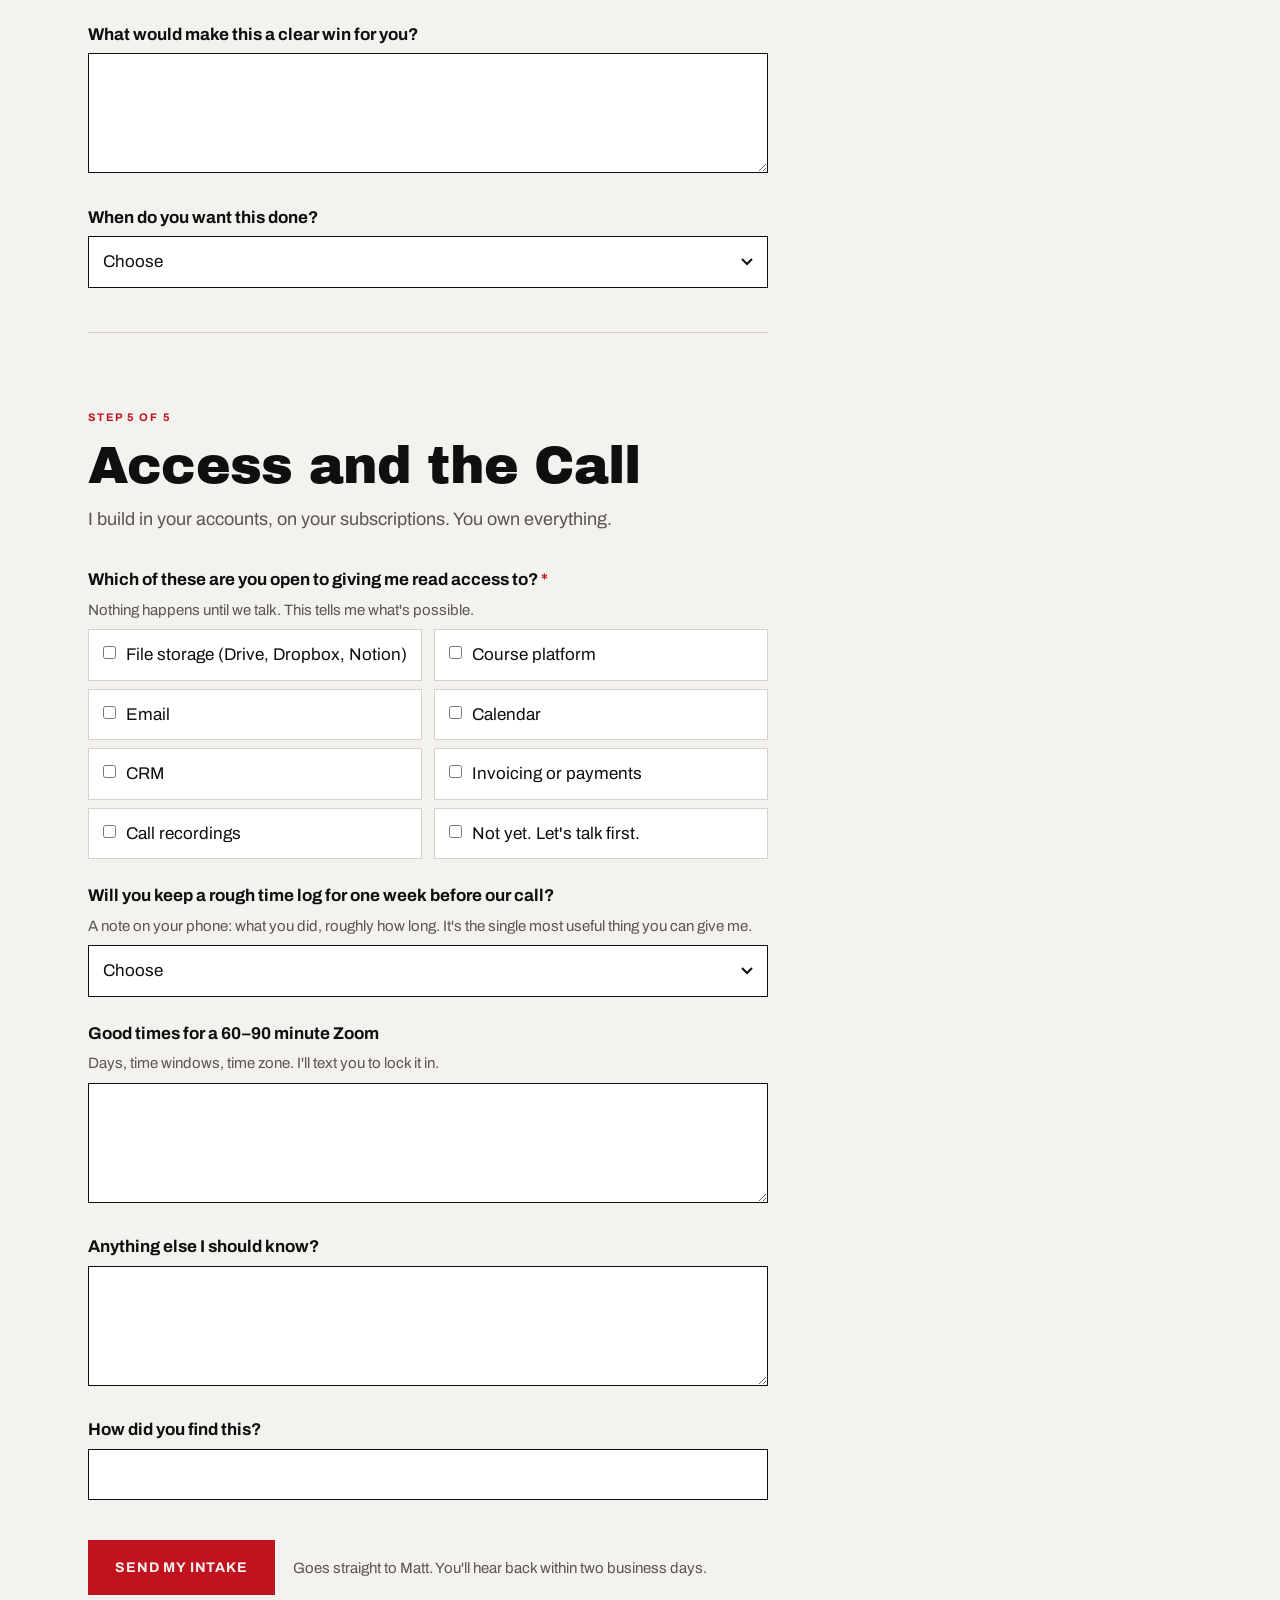
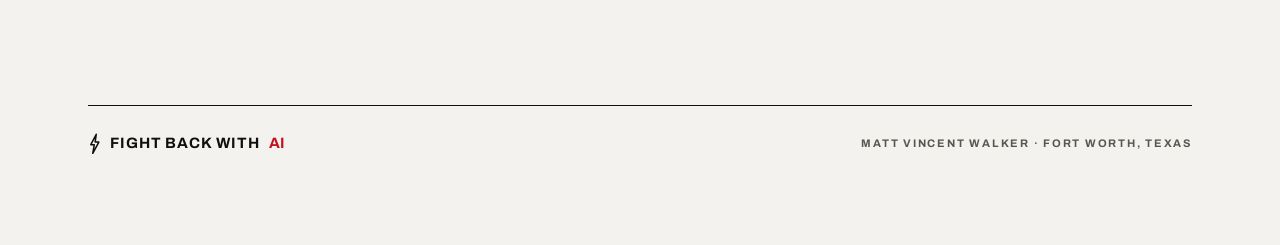
==== commit 9a8a7959: "State the real exchange on the intake page The engagement is free in return for publishing the clien" ====
--- a/intake.html
+++ b/intake.html
@@ -127,7 +127,7 @@
     <h1>Show Me the Mess. <span>I'll Make the Plan.</span></h1>
     <p>Don't clean anything up first. The half-built course, the scattered files, the thing you've meant to finish for two years. That's the raw material.</p>
     <p class="ink">You get a first-pass analysis and roadmap back before we ever get on a call.</p>
-    <p class="ink">The first ten consultants get the full engagement at no charge. In return I document the work and publish what I learn, with your business details kept private.</p>
+    <p class="ink">The first ten consultants get the full engagement at no charge. In return I publish your results, and you leave me an honest, detailed review on LinkedIn.</p>
     <span class="caps meta">About 20 minutes · No save-as-you-go · Finish in one sitting</span>
   </header>
 
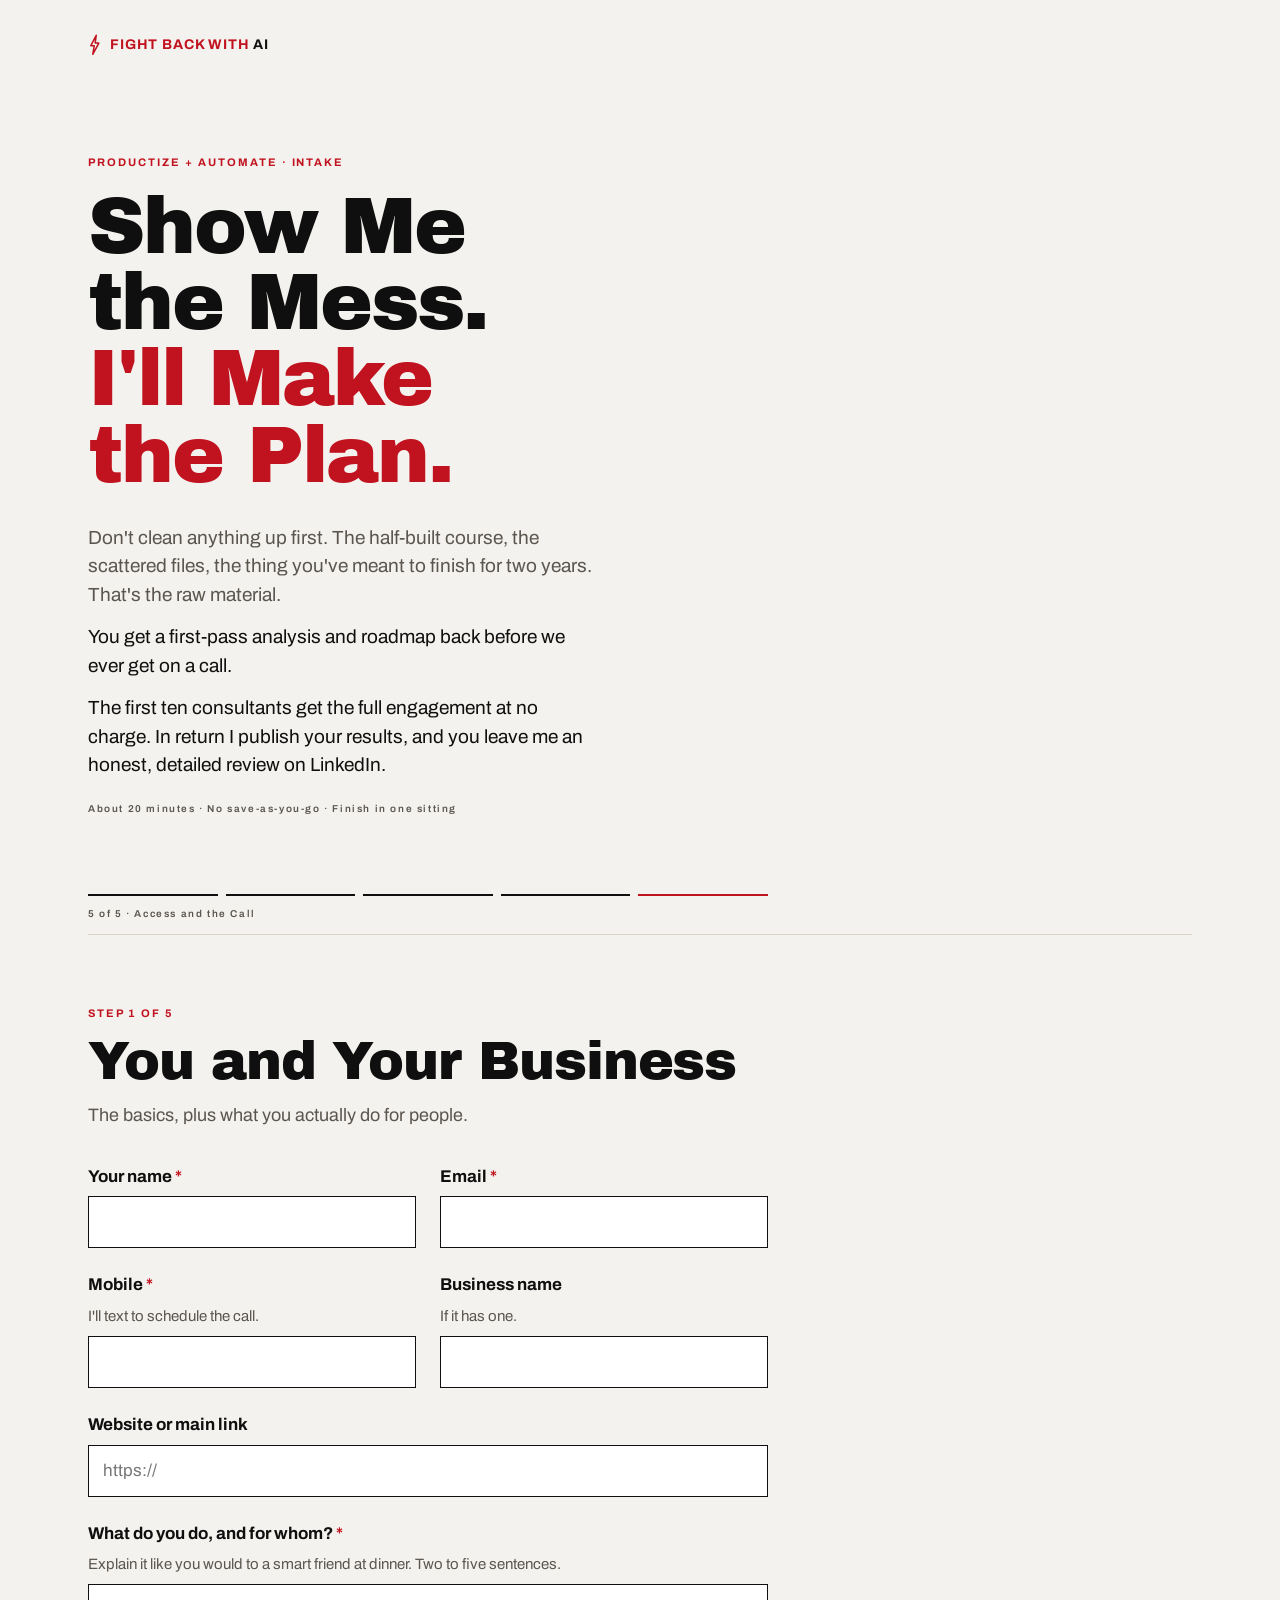
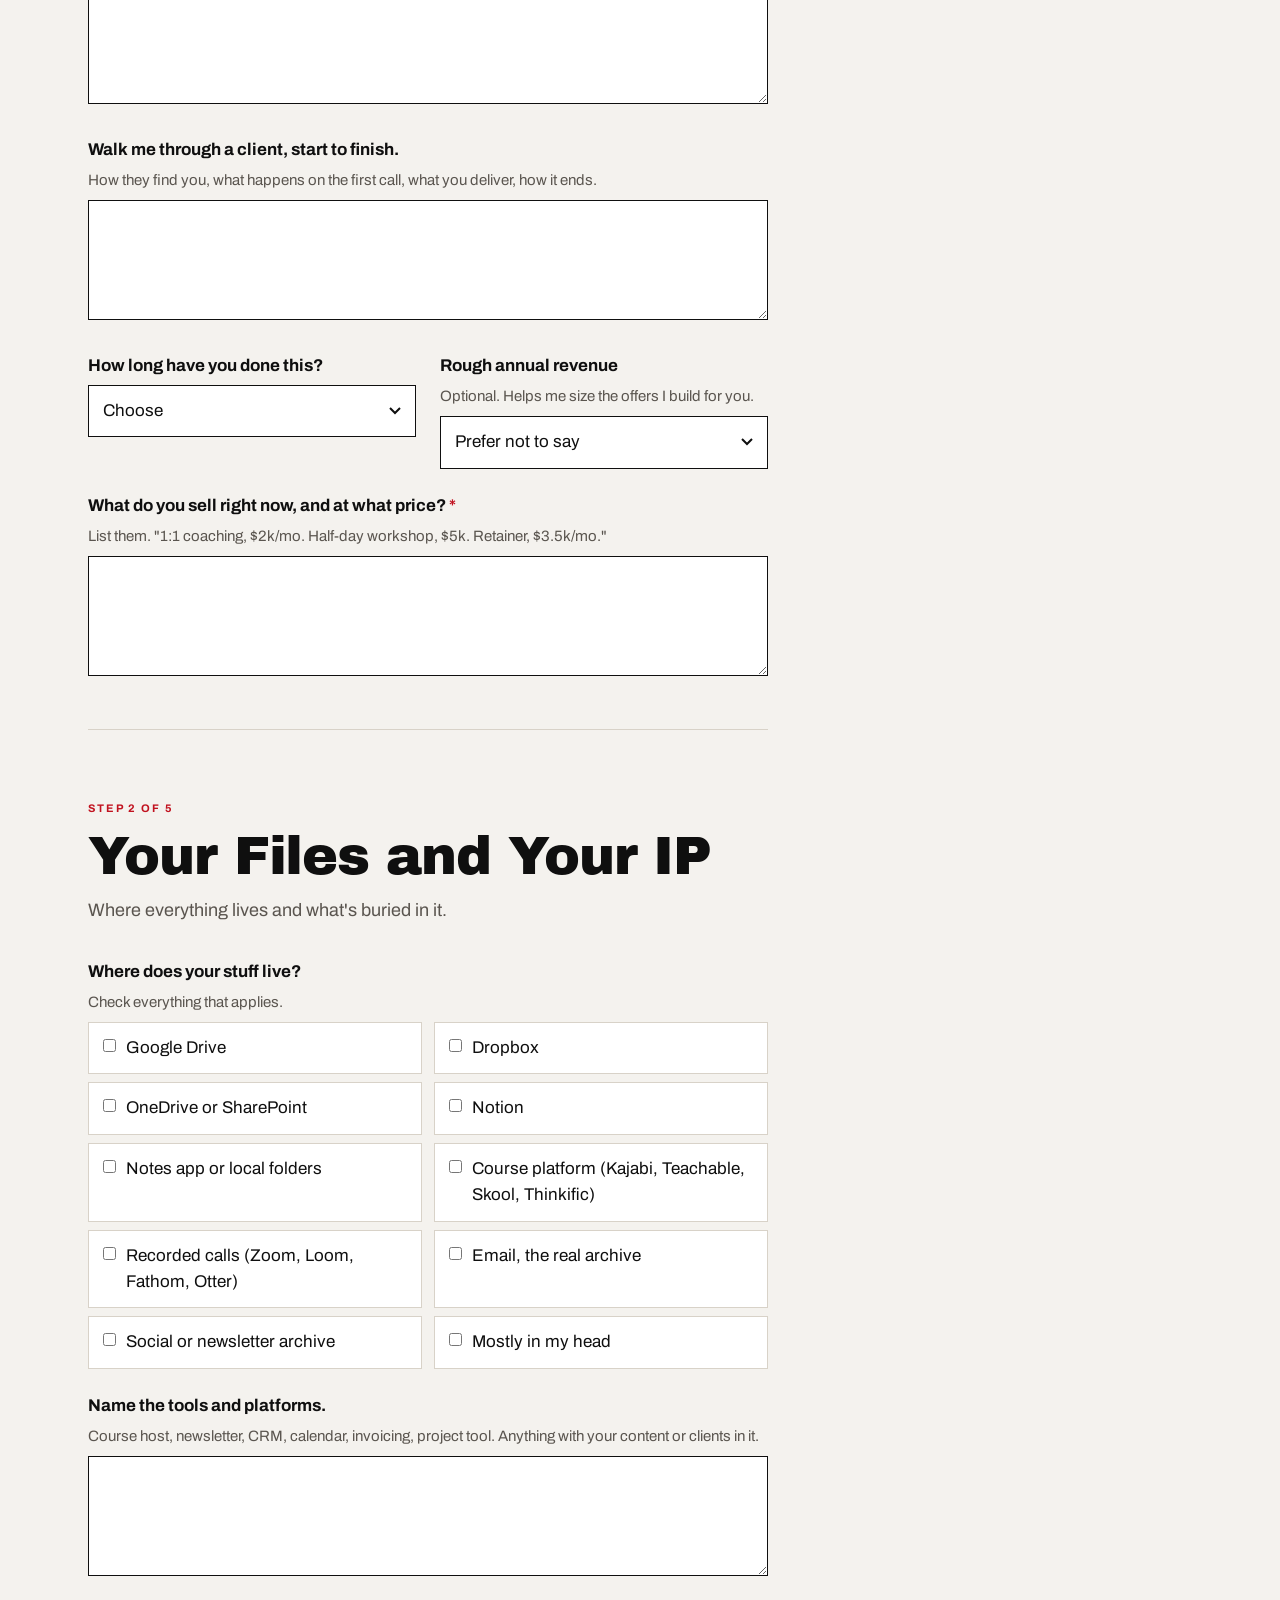
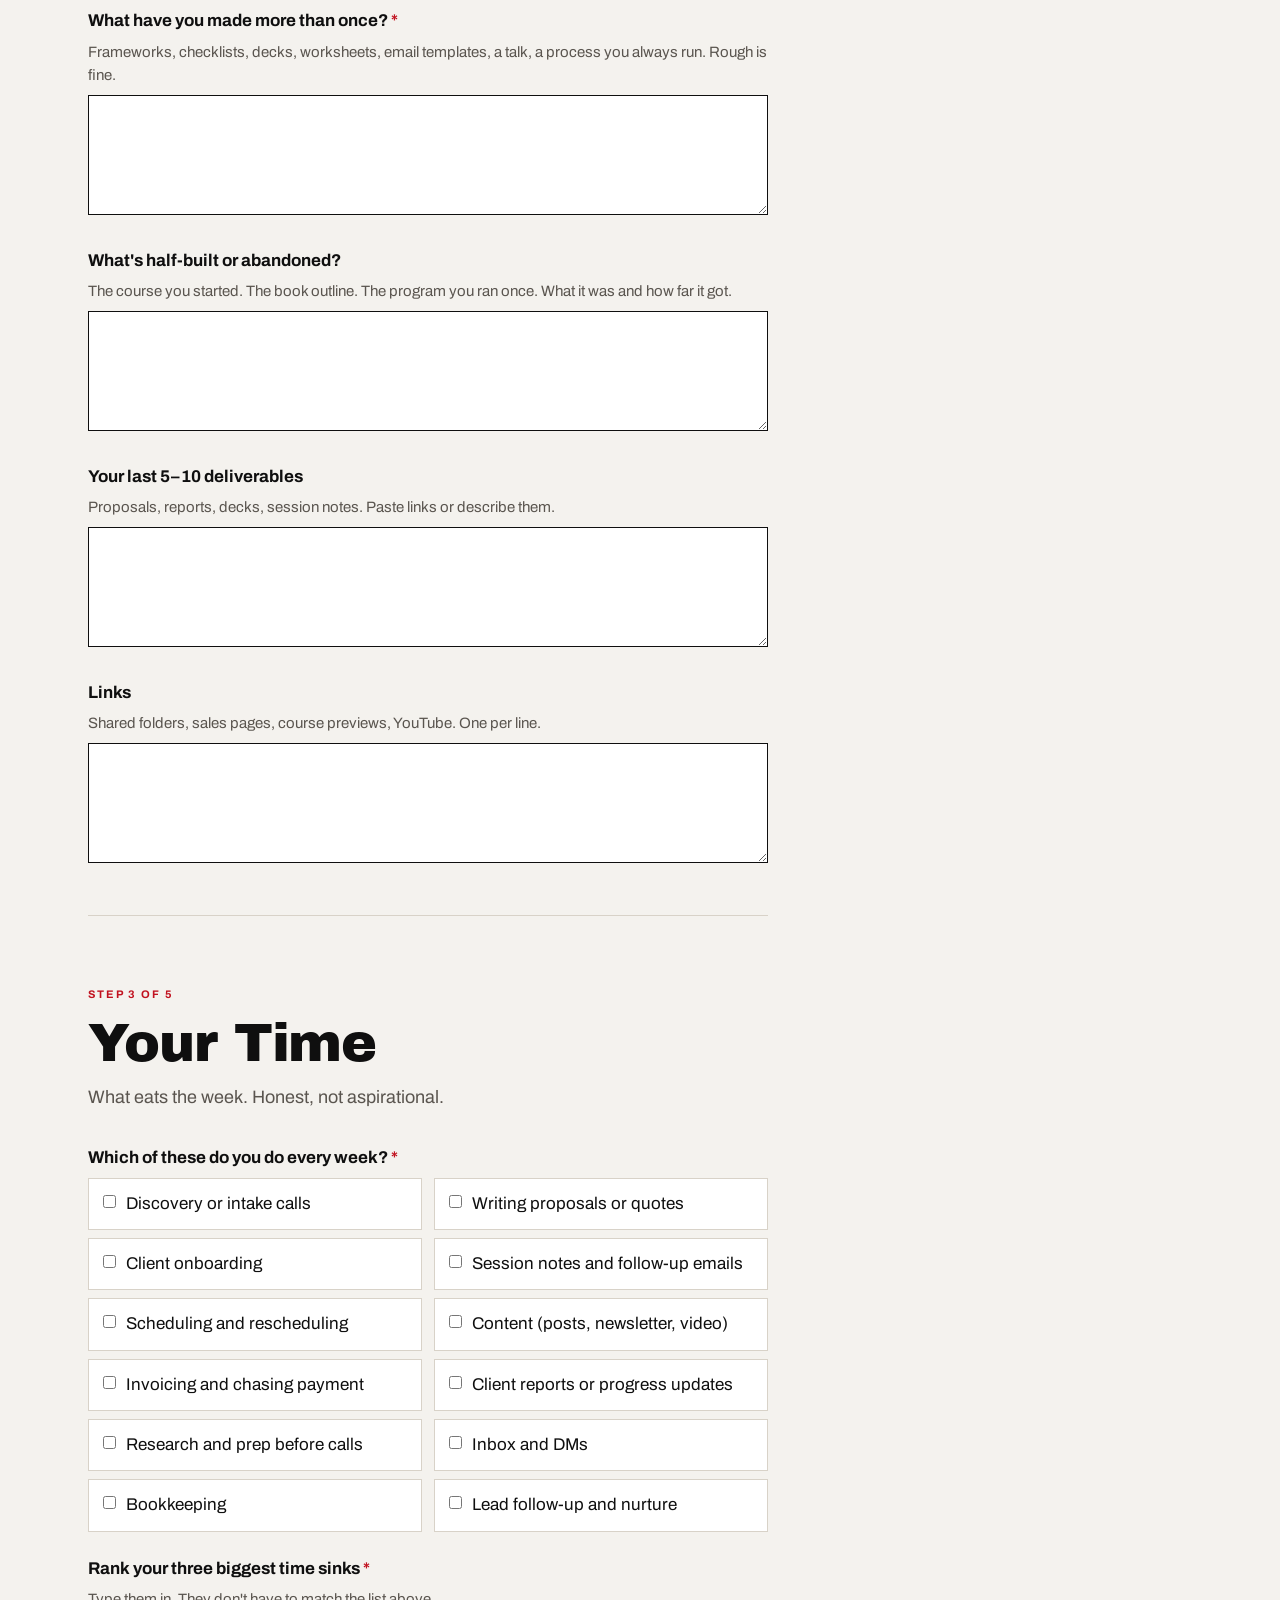
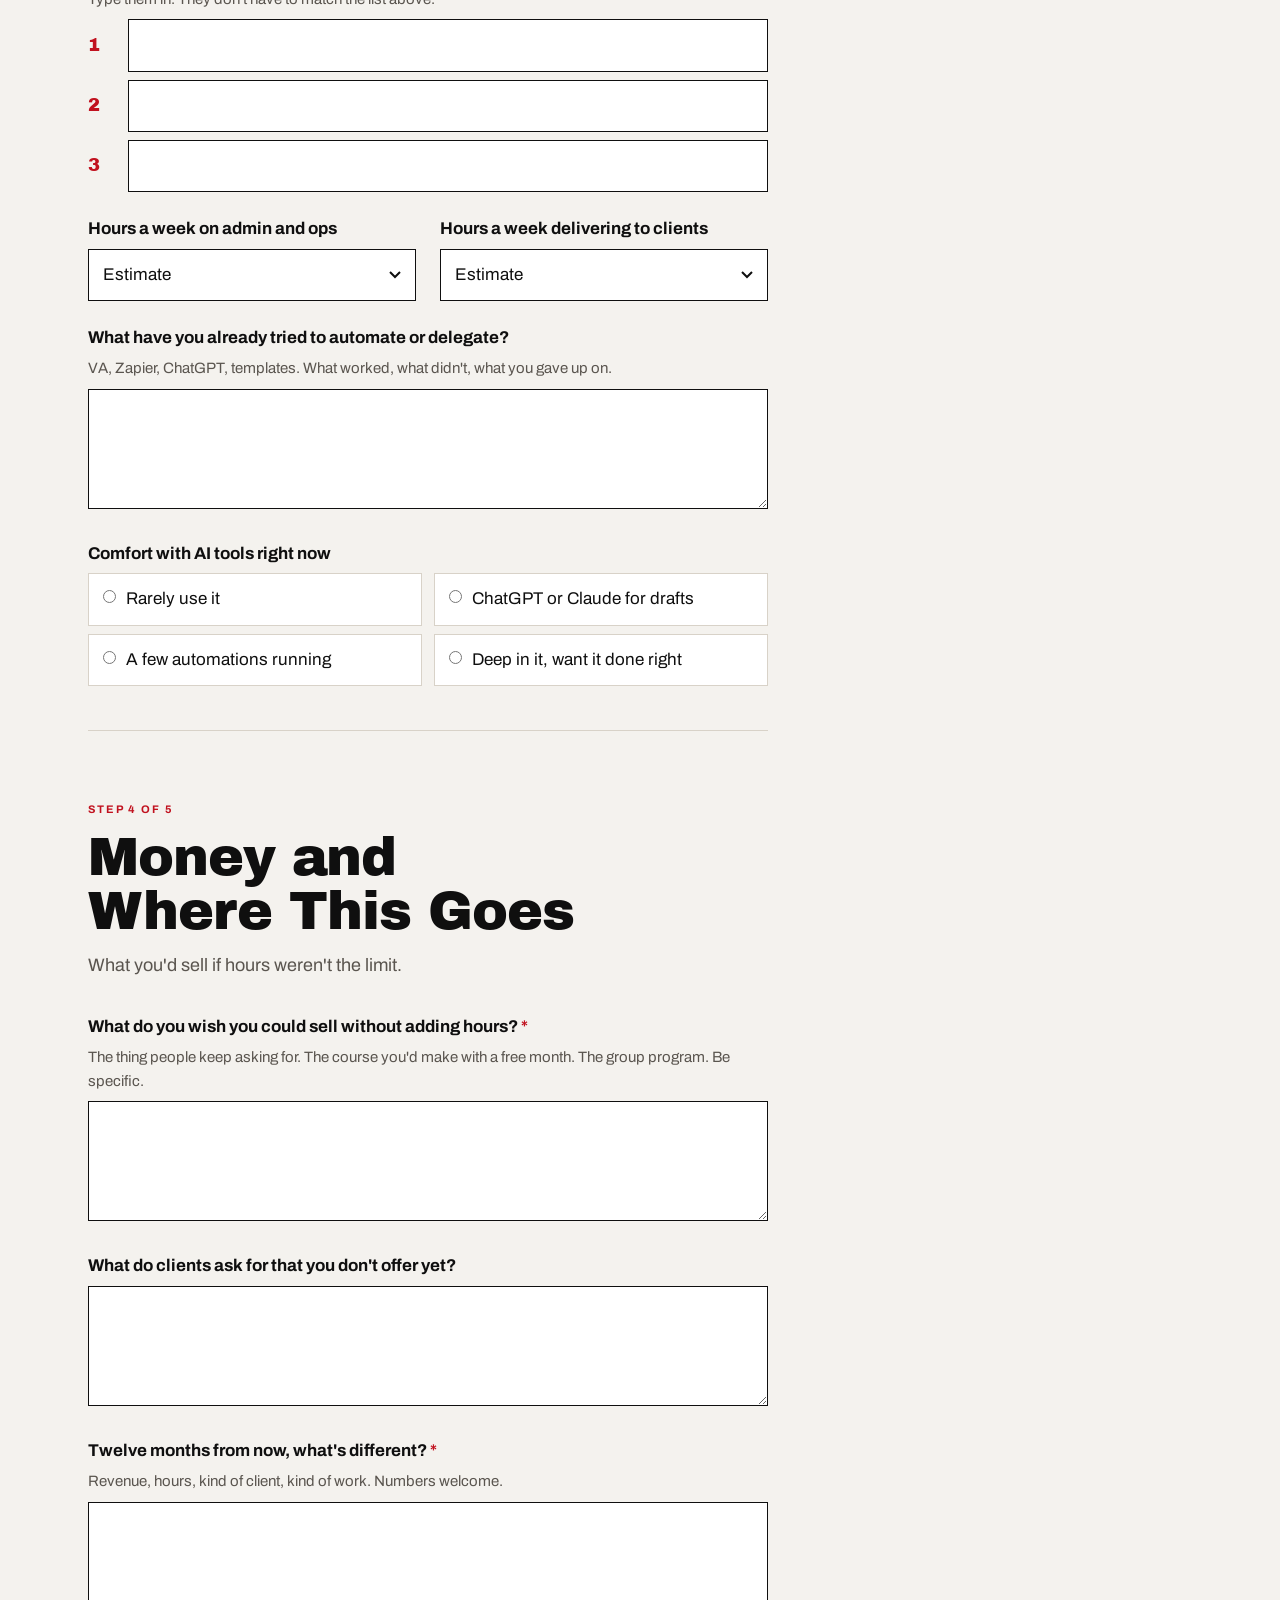
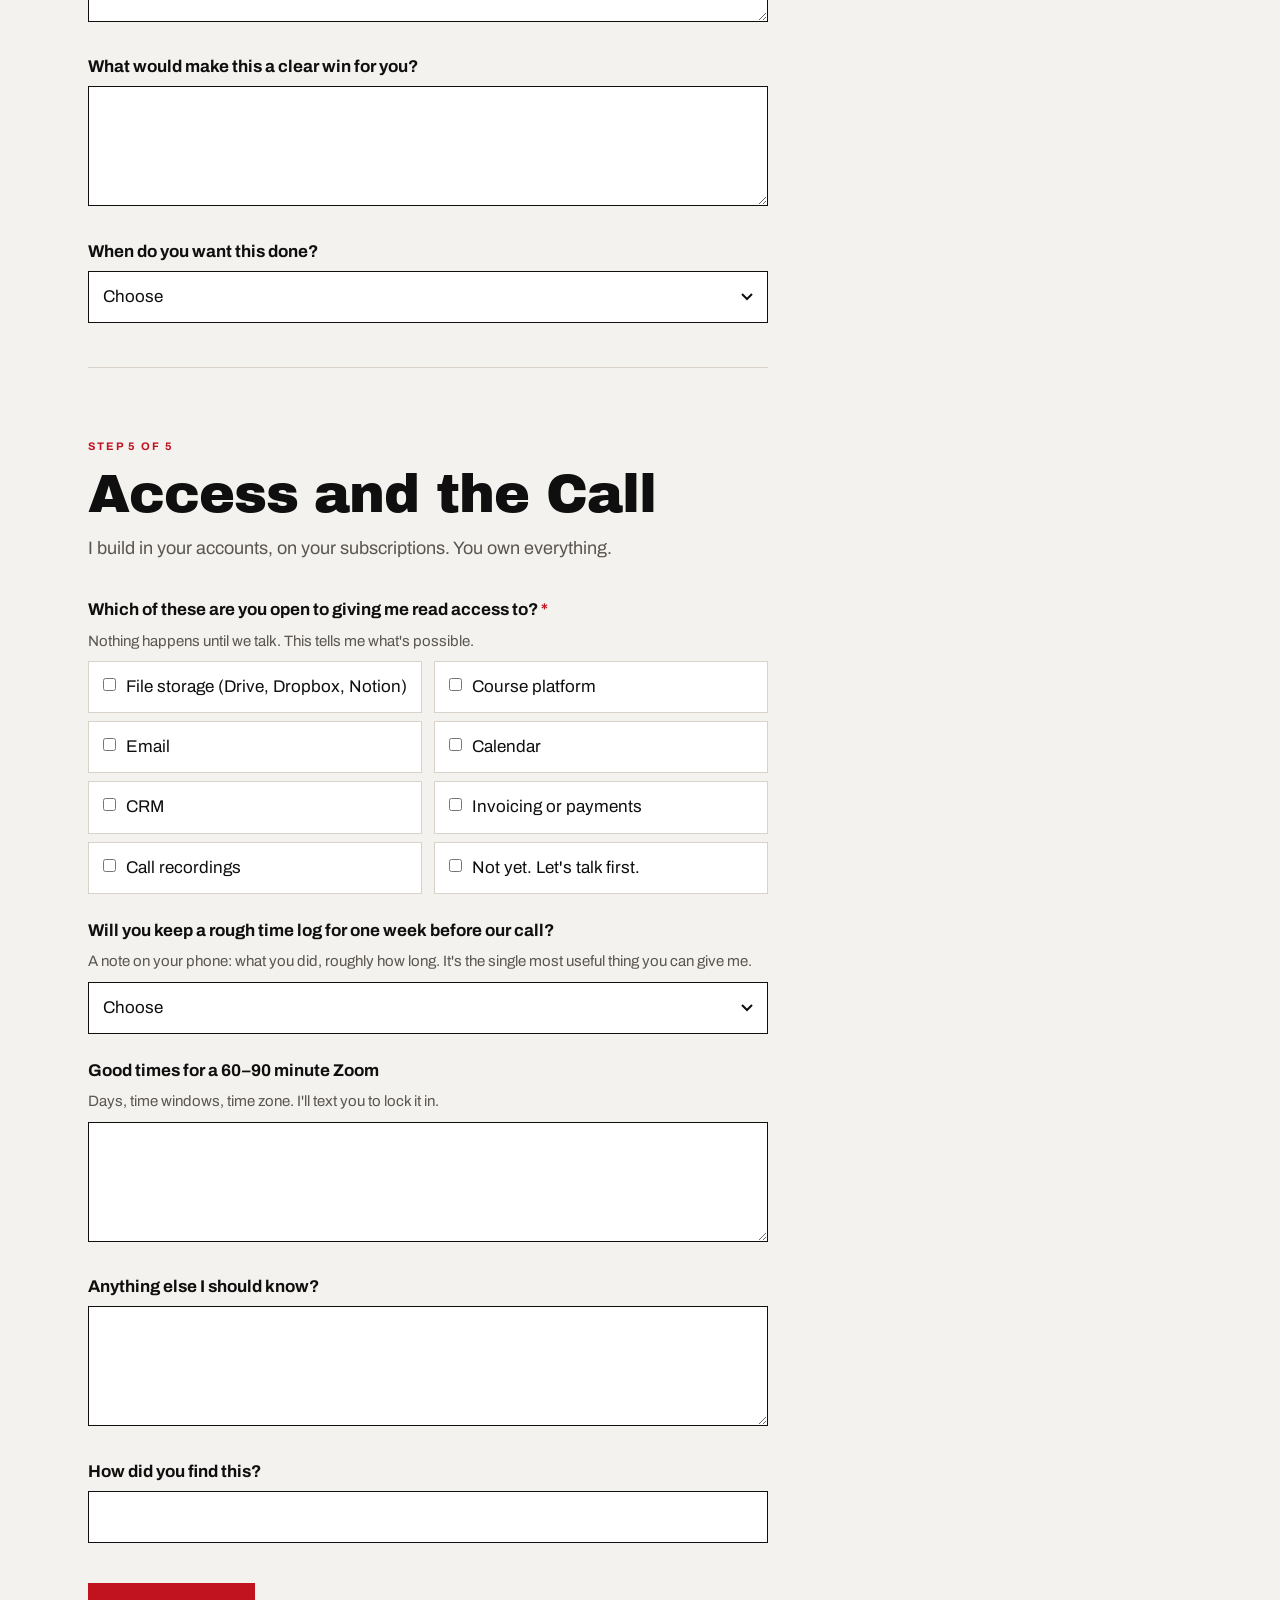
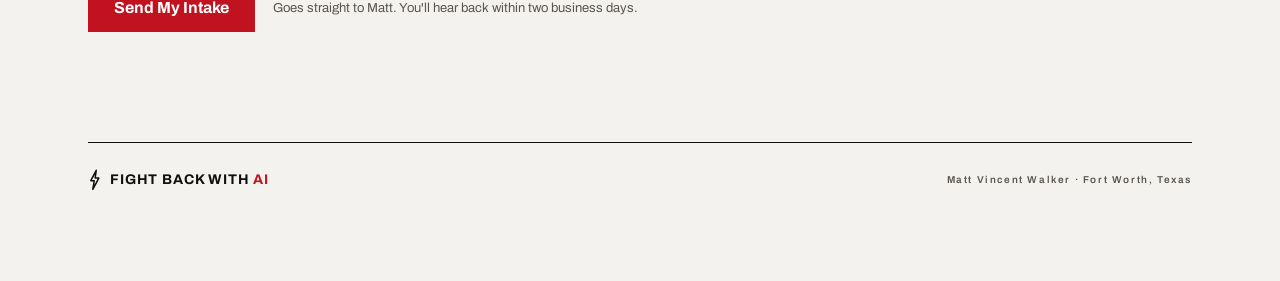
==== commit 67f5394c: "Put /intake on the shared stylesheet The page carried its own copy of the design system, so it drift" ====
--- a/intake.html
+++ b/intake.html
@@ -7,67 +7,52 @@
 <meta name="description" content="Show me the mess. I'll make the plan.">
 <link rel="preconnect" href="https://fonts.googleapis.com">
 <link href="https://fonts.googleapis.com/css2?family=Archivo+Black&family=Archivo:wght@400;700&display=swap" rel="stylesheet">
+<link rel="stylesheet" href="styles.css?v=2">
 <style>
-  /* FBWA Design Brief v2 — flat editorial. Radius 0. No gradients. */
-  /* Tokens mirror styles.css exactly. Six colours, two faces, nothing else.
-     Kept inline rather than linking styles.css: .col, .wrap, .fine, .label
-     and .meta are defined there too and would break this page's form. */
-  :root{
-    --ground:#f4f2ee;
-    --ink:#0f0f0f;
-    --red:#c1121f;
-    --rule:#d8d2c8;
-    --muted:#5a554f;
-    --white:#ffffff;
-    --display:'Archivo Black', Archivo, sans-serif;
-    --sans:Archivo, sans-serif;
-    --wrap:1200px;
-    --gutter:clamp(20px, 4vw, 48px);
+  /* Page-specific rules only. Tokens, type scale, wordmark, bolt, buttons,
+     links and tracked caps all come from styles.css. Everything below is
+     either unique to this form or a scoped correction to a shared component. */
+
+  main.wrap { padding-top: 34px; padding-bottom: 90px; }
+  .ik-col { max-width: 680px; }
+  /* The shared h1 rule sizes type against its column, so to get the same
+     headline size as the landing page the header has to be the same measure as
+     that page's hero copy column. Above ~790px the hero is two columns and that
+     column works out to 43vw, capped by the 1200px wrap at 512px. Below 790px
+     the hero collapses to one column, the vw term binds on both pages, and no
+     cap is needed. The form below stays 680. */
+  header.ik-col { container-type: inline-size; }
+  @media (min-width: 791px) {
+    header.ik-col { max-width: min(43vw, 512px); }
   }
-  *{box-sizing:border-box}
-  html{background:var(--ground);color:var(--ink);font-family:var(--sans);font-size:17px;line-height:1.5;-webkit-font-smoothing:antialiased}
-  body{margin:0}
-  ::selection{background:var(--red);color:var(--ground)}
-  a{color:var(--ink);text-decoration:none;border-bottom:2px solid var(--red);padding-bottom:2px}
-  a:hover{border-color:var(--ink);color:var(--red)}
-
-  .wrap{max-width:var(--wrap);margin:0 auto;padding:34px var(--gutter) 90px}
-  .col{max-width:680px}
-
-  /* wordmark */
-  .mark{display:inline-flex;align-items:center;gap:9px;font-weight:700;letter-spacing:.06em;font-size:15px;border:0;padding:0}
-  .mark svg{width:13px;height:auto;color:var(--red)}
-  .done .mark svg{color:var(--ground)}
-  footer .mark svg{color:var(--ink)}
-  .mark b{color:var(--red);font-weight:700}
-
-  .caps{font-weight:700;font-size:11px;letter-spacing:.16em;text-transform:uppercase;color:var(--red)}
-  .caps.meta{color:var(--muted)}
-
-  header{padding:90px 0 60px}
-  h1{font-family:var(--display);font-weight:400;font-size:clamp(52px,7.2vw,104px);line-height:.98;letter-spacing:-.02em;margin:18px 0 30px}
-  h1 span{display:block;color:var(--red)}
-  header p{font-size:19px;line-height:1.5;color:var(--muted);margin:0 0 14px;max-width:34em;text-wrap:pretty}
-  header p.ink{color:var(--ink)}
-
-  /* progress rail — the accent slot rule, one rust segment per set */
+  /* .meta is nowrap elsewhere, where the strings are two or three words.
+     Here they are sentences. */
+  .meta { white-space: normal; }
+
+  header { padding: 90px 0 60px; }
+  header h1 { margin: 18px 0 30px; }
+  h1 span { display: block; color: var(--red); }
+  header p { font-size: 19px; line-height: 1.5; color: var(--muted); margin: 0 0 14px; max-width: 34em; text-wrap: pretty; }
+  header p.ink { color: var(--ink); }
+
+  /* progress rail — the accent slot rule, one crimson segment per set */
   .rail{position:sticky;top:0;background:var(--ground);padding:14px 0 12px;z-index:5;border-bottom:1px solid var(--rule)}
   .rail ol{list-style:none;margin:0;padding:0;display:flex;gap:8px;max-width:680px}
   .rail li{flex:1;border-top:2px solid var(--rule)}
   .rail li.done{border-color:var(--ink)}
   .rail li.now{border-color:var(--red)}
-  .rail .label{margin-top:10px}
+  .ik-rail-label{margin-top:10px}
 
   section.step{padding:70px 0 20px;border-bottom:1px solid var(--rule)}
   section.step:last-of-type{border-bottom:0}
-  .step h2{font-family:var(--display);font-weight:400;font-size:clamp(34px,4.2vw,52px);line-height:1;letter-spacing:-.015em;margin:12px 0 14px}
+  .step h2{margin:12px 0 14px}
   .step > p{color:var(--muted);margin:0 0 34px;max-width:36em;font-size:18px}
 
   .f{margin:0 0 24px}
   .f label,.f legend{display:block;font-weight:700;margin:0 0 6px;padding:0}
   .f .hint{display:block;font-weight:400;color:var(--muted);font-size:15px;margin:0 0 8px}
   .f input[type=text],.f input[type=email],.f input[type=url],.f input[type=tel],.f textarea,.f select{
-    width:100%;font:inherit;color:var(--ink);background:var(--white);border:1px solid var(--ink);border-radius:0;padding:12px 14px}
+    width:100%;font:inherit;color:var(--ink);background:var(--white);border:1px solid var(--ink);padding:12px 14px}
   .f select{appearance:none;-webkit-appearance:none;background-image:url("data:image/svg+xml,%3Csvg xmlns='http://www.w3.org/2000/svg' width='12' height='8' viewBox='0 0 12 8'%3E%3Cpath d='M1 1l5 5 5-5' fill='none' stroke='%230f0f0f' stroke-width='2'/%3E%3C/svg%3E");background-repeat:no-repeat;background-position:right 14px center;padding-right:36px}
   .f textarea{min-height:120px;resize:vertical}
   .f input:focus,.f textarea:focus,.f select:focus{outline:2px solid var(--red);outline-offset:0;border-color:var(--red)}
@@ -90,25 +75,25 @@
   .rank li span{font-family:var(--display);font-size:18px;width:28px;flex:none;color:var(--red)}
 
   .actions{margin-top:40px;display:flex;gap:18px;align-items:center;flex-wrap:wrap}
-  button.primary{font:inherit;font-weight:700;letter-spacing:.06em;text-transform:uppercase;font-size:14px;background:var(--red);color:var(--ground);border:1px solid var(--red);border-radius:0;padding:16px 26px;cursor:pointer}
-  button.primary:hover{background:var(--ink);border-color:var(--ink)}
-  button.primary:focus-visible{outline:2px solid var(--ink);outline-offset:3px}
-  button.primary[disabled]{opacity:.6;cursor:progress}
-  .fine{font-size:15px;color:var(--muted)}
+  .actions .fine{margin-top:0}
+  .btn[disabled]{cursor:progress}
 
   .status{margin-top:18px;padding:14px 16px;border-left:2px solid var(--red);background:var(--white);display:none}
   .status.err{display:block}
   .status.ok{display:block;border-color:var(--ink)}
 
-  /* inverted done state — ink ground, cream type, rust accent */
-  .done{display:none;background:var(--ink);color:var(--ground);padding:clamp(34px,4vw,56px);margin-top:40px}
-  .done .mark{color:var(--ground)}
-  .done .mark b{color:var(--red)}
-  .done h2{font-family:var(--display);font-weight:400;font-size:clamp(34px,5.6vw,76px);line-height:1;letter-spacing:-.02em;margin:26px 0 20px}
-  .done p{color:var(--ground);opacity:.85;max-width:34em;margin:0 0 12px}
-  .done hr{border:0;border-top:1px solid rgba(244,242,238,.25);margin:26px 0 18px}
-  .done a{color:var(--ground);border-color:var(--red)}
-  .done .caps{color:var(--red)}
+  /* inverted done state — ink ground, cream type, crimson accent.
+     Named ik-done, not done: the rail marks finished segments with .done and a
+     bare .done{display:none} was hiding them. */
+  .ik-done{display:none;background:var(--ink);color:var(--ground);padding:clamp(34px,4vw,56px);margin-top:40px}
+  .ik-done .wordmark{color:var(--ground)}
+  .ik-done .wordmark em{color:var(--red)}
+  .ik-done h2{font-size:clamp(34px,5.6vw,76px);margin:26px 0 20px}
+  .ik-done p{color:var(--ground);opacity:.85;max-width:34em;margin:0 0 12px}
+  .ik-done hr{border:0;border-top:1px solid rgba(244,242,238,.25);margin:26px 0 18px}
+  .ik-done a{color:var(--ground);border-bottom:2px solid var(--red);padding-bottom:2px}
+  .ik-done a:hover{color:var(--red);border-bottom-color:var(--ground)}
+  .ik-done .eyebrow{color:var(--red)}
 
   footer{border-top:1px solid var(--ink);margin-top:90px;padding:26px 0 0;display:flex;justify-content:space-between;gap:16px;flex-wrap:wrap;align-items:center}
   .honey{position:absolute;left:-9999px}
@@ -117,30 +102,30 @@
 </head>
 <body>
 <main class="wrap">
-  <a class="mark" href="/" aria-label="Fight Back with AI, home">
-    <svg viewBox="0 0 120 200" aria-hidden="true"><path d="M76 12 L26 108 L58 108 L44 188 L100 84 L66 84 Z" fill="none" stroke="currentColor" stroke-width="14" stroke-linejoin="round"/></svg>
-    FIGHT BACK WITH <b>AI</b>
+  <a class="wordmark wordmark-red" href="/" aria-label="Fight Back with AI, home">
+    <svg class="bolt" viewBox="0 0 120 200" aria-hidden="true"><path d="M76 12 L26 108 L58 108 L44 188 L100 84 L66 84 Z" fill="none" stroke="currentColor" stroke-width="14" stroke-linejoin="round"/></svg>
+    <span>FIGHT BACK WITH <em>AI</em></span>
   </a>
 
-  <header class="col">
-    <span class="caps">Productize + Automate · Intake</span>
+  <header class="ik-col">
+    <span class="eyebrow">Productize + Automate · Intake</span>
     <h1>Show Me the Mess. <span>I'll Make the Plan.</span></h1>
     <p>Don't clean anything up first. The half-built course, the scattered files, the thing you've meant to finish for two years. That's the raw material.</p>
     <p class="ink">You get a first-pass analysis and roadmap back before we ever get on a call.</p>
     <p class="ink">The first ten consultants get the full engagement at no charge. In return I publish your results, and you leave me an honest, detailed review on LinkedIn.</p>
-    <span class="caps meta">About 20 minutes · No save-as-you-go · Finish in one sitting</span>
+    <span class="meta">About 20 minutes · No save-as-you-go · Finish in one sitting</span>
   </header>
 
   <nav class="rail" aria-label="Progress">
     <ol id="rail"><li class="now"></li><li></li><li></li><li></li><li></li></ol>
-    <div class="label caps meta" id="railLabel">1 of 5 · You and Your Business</div>
+    <div class="ik-rail-label meta" id="railLabel">1 of 5 · You and Your Business</div>
   </nav>
 
-  <form id="intake" class="col" novalidate>
+  <form id="intake" class="ik-col" novalidate>
     <input class="honey" type="text" name="company_fax" tabindex="-1" autocomplete="off" aria-hidden="true">
 
     <section class="step" data-step="1">
-      <span class="caps">Step 1 of 5</span>
+      <span class="eyebrow">Step 1 of 5</span>
       <h2>You and Your Business</h2>
       <p>The basics, plus what you actually do for people.</p>
 
@@ -183,7 +168,7 @@
     </section>
 
     <section class="step" data-step="2">
-      <span class="caps">Step 2 of 5</span>
+      <span class="eyebrow">Step 2 of 5</span>
       <h2>Your Files and Your IP</h2>
       <p>Where everything lives and what's buried in it.</p>
 
@@ -233,7 +218,7 @@
     </section>
 
     <section class="step" data-step="3">
-      <span class="caps">Step 3 of 5</span>
+      <span class="eyebrow">Step 3 of 5</span>
       <h2>Your Time</h2>
       <p>What eats the week. Honest, not aspirational.</p>
 
@@ -294,7 +279,7 @@
     </section>
 
     <section class="step" data-step="4">
-      <span class="caps">Step 4 of 5</span>
+      <span class="eyebrow">Step 4 of 5</span>
       <h2>Money and Where This Goes</h2>
       <p>What you'd sell if hours weren't the limit.</p>
 
@@ -323,7 +308,7 @@
     </section>
 
     <section class="step" data-step="5">
-      <span class="caps">Step 5 of 5</span>
+      <span class="eyebrow">Step 5 of 5</span>
       <h2>Access and the Call</h2>
       <p>I build in your accounts, on your subscriptions. You own everything.</p>
 
@@ -363,32 +348,32 @@
       </div>
 
       <div class="actions">
-        <button type="submit" class="primary" id="submitBtn">Send My Intake</button>
+        <button type="submit" class="btn" id="submitBtn">Send My Intake</button>
         <span class="fine">Goes straight to Matt. You'll hear back within two business days.</span>
       </div>
       <div class="status" id="status" role="status" aria-live="polite"></div>
     </section>
   </form>
 
-  <section class="done col" id="done">
-    <span class="mark" aria-hidden="true">
-      <svg viewBox="0 0 120 200"><path d="M76 12 L26 108 L58 108 L44 188 L100 84 L66 84 Z" fill="none" stroke="currentColor" stroke-width="14" stroke-linejoin="round"/></svg>
-      FIGHT BACK WITH <b>AI</b>
+  <section class="ik-done ik-col" id="done">
+    <span class="wordmark" aria-hidden="true">
+      <svg class="bolt" viewBox="0 0 120 200"><path d="M76 12 L26 108 L58 108 L44 188 L100 84 L66 84 Z" fill="none" stroke="currentColor" stroke-width="14" stroke-linejoin="round"/></svg>
+      <span>FIGHT BACK WITH <em>AI</em></span>
     </span>
     <h2>Got It.</h2>
     <p>Your answers are in. I'll read everything, run the first-pass analysis, and text you to set up the call.</p>
     <p>If you said yes to the time log, start it tomorrow morning.</p>
     <hr>
-    <span class="caps">Questions in the meantime</span>
+    <span class="eyebrow">Questions in the meantime</span>
     <p style="margin-top:8px"><a href="mailto:hello@6signal.co">hello@6signal.co</a></p>
   </section>
 
   <footer>
-    <span class="mark" aria-hidden="true">
-      <svg viewBox="0 0 120 200"><path d="M76 12 L26 108 L58 108 L44 188 L100 84 L66 84 Z" fill="none" stroke="currentColor" stroke-width="14" stroke-linejoin="round"/></svg>
-      FIGHT BACK WITH <b>AI</b>
+    <span class="wordmark" aria-hidden="true">
+      <svg class="bolt" viewBox="0 0 120 200"><path d="M76 12 L26 108 L58 108 L44 188 L100 84 L66 84 Z" fill="none" stroke="currentColor" stroke-width="14" stroke-linejoin="round"/></svg>
+      <span>FIGHT BACK WITH <em>AI</em></span>
     </span>
-    <span class="caps meta">Matt Vincent Walker · Fort Worth, Texas</span>
+    <span class="meta">Matt Vincent Walker · Fort Worth, Texas</span>
   </footer>
 </main>
 
--- a/styles.css
+++ b/styles.css
@@ -0,0 +1,186 @@
+/* Fight Back with AI — v2 flat editorial system. Tokens first; see design.md. */
+:root {
+  --ground: #f4f2ee;
+  --ink: #0f0f0f;
+  --red: #c1121f;
+  --rule: #d8d2c8;
+  --muted: #5a554f;
+  --white: #ffffff;
+  --display: 'Archivo Black', Archivo, sans-serif;
+  --sans: Archivo, sans-serif;
+  --wrap: 1200px;
+  --gutter: clamp(20px, 4vw, 48px);
+}
+
+*, *::before, *::after { box-sizing: border-box; }
+html { scroll-behavior: smooth; -webkit-text-size-adjust: 100%; }
+body { margin: 0; background: var(--ground); color: var(--ink); font-family: var(--sans); font-size: 17px; line-height: 1.55; }
+::selection { background: var(--red); color: var(--ground); }
+a { color: var(--red); text-decoration: none; }
+a:hover { color: var(--ink); }
+h1, h2, h3, p, ol { margin: 0; }
+ol { padding: 0; list-style: none; }
+em { font-style: normal; color: var(--red); }
+strong, b { font-weight: 700; }
+svg.bolt { display: block; height: auto; }
+
+.wrap { max-width: var(--wrap); margin: 0 auto; padding-left: var(--gutter); padding-right: var(--gutter); }
+
+/* Type */
+h1 { font-family: var(--display); font-weight: 400; font-size: clamp(52px, min(7.2vw, 15.5cqi), 104px); line-height: .96; letter-spacing: -.025em; text-wrap: balance; }
+h2 { font-family: var(--display); font-weight: 400; font-size: clamp(34px, 4.4vw, 54px); line-height: 1; letter-spacing: -.02em; margin-top: 14px; text-wrap: balance; }
+h3 { font-family: var(--display); font-weight: 400; font-size: 21px; letter-spacing: -.01em; }
+.eyebrow { display: block; font-weight: 700; font-size: 11px; letter-spacing: .18em; text-transform: uppercase; color: var(--red); }
+.meta { font-weight: 600; font-size: 10px; letter-spacing: .16em; color: var(--muted); white-space: nowrap; }
+.label { font-weight: 700; font-size: 10px; letter-spacing: .16em; color: var(--red); padding-top: 3px; }
+.sub { font-size: 17px; color: var(--muted); margin-top: 18px; max-width: 60ch; text-wrap: pretty; }
+.lede { font-size: 19px; max-width: 52ch; margin-top: 30px; text-wrap: pretty; }
+.fine { font-size: 13px; color: var(--muted); margin-top: 16px; }
+.close { margin-top: 32px; text-wrap: pretty; }
+.display-sm { font-family: var(--display); font-size: 26px; line-height: 1.05; letter-spacing: -.01em; }
+.num { font-family: var(--display); font-size: 15px; color: var(--red); }
+.red { color: var(--red); }
+
+/* Wordmark */
+.wordmark { display: inline-flex; align-items: center; gap: 9px; font-weight: 700; font-size: 14px; letter-spacing: .06em; color: var(--ink); white-space: nowrap; }
+.wordmark em { color: var(--red); }
+.wordmark-red { color: var(--red); }
+.wordmark-red em { color: var(--ink); }
+.wordmark-sm { font-size: 11px; letter-spacing: .14em; }
+.bolt { width: 13px; color: currentColor; }
+.bolt-xs { width: 11px; }
+.bolt-md { width: 22px; flex-shrink: 0; margin-top: 2px; color: var(--ink); }
+.bolt-lg { width: 30px; color: var(--ink); margin-bottom: 26px; }
+
+/* Links & buttons */
+.link-ul { font-weight: 600; font-size: 14px; color: var(--ink); border-bottom: 2px solid var(--red); padding-bottom: 2px; }
+.link-ul:hover { color: var(--red); }
+.link-ul-red { color: var(--red); border-bottom: 1px solid var(--red); }
+.link-ul-red:hover { color: var(--ink); border-bottom-color: var(--ink); }
+.link-red { font-weight: 700; font-size: 13px; color: var(--red); }
+.link-red:hover { color: var(--ink); }
+.btn { display: inline-flex; align-items: center; font-family: var(--sans); font-weight: 700; font-size: 16px; color: #fff; background: var(--red); border: 0; padding: 16px 26px; cursor: pointer; white-space: nowrap; }
+.btn:hover { background: var(--ink); color: #fff; }
+.btn-lg { padding: 17px 34px; }
+
+/* Nav */
+.nav-inner { display: flex; align-items: center; justify-content: space-between; gap: 20px; padding-top: 34px; }
+
+/* Hero */
+.hero { display: grid; grid-template-columns: repeat(auto-fit, minmax(min(340px, 100%), 1fr)); gap: clamp(40px, 6vw, 80px); align-items: center; padding-top: 64px; padding-bottom: 90px; }
+/* Container for the h1: the copy column stops growing once .wrap hits its
+   1200px cap, so the headline must be sized against the column, not the
+   viewport, or it outgrows it and breaks the <br> lines apart. */
+.hero-copy { min-width: 0; container-type: inline-size; }
+.signup { margin-top: 34px; max-width: 560px; }
+.signup-row { display: flex; flex-wrap: wrap; border: 1px solid var(--red); background: var(--white); box-shadow: 0 2px 10px rgba(15,15,15,.07); }
+.email { flex: 1; min-width: 200px; font-family: var(--sans); font-size: 16px; color: var(--ink); background: var(--white); border: 0; padding: 16px 18px; outline: none; }
+.email::placeholder { color: #9a948c; }
+.signup .fine { margin-top: 14px; font-size: 14px; }
+.signup-msg { margin-top: 14px; font-size: 14px; font-weight: 700; color: var(--ink); }
+.signup-msg.is-error { color: var(--red); }
+.btn[disabled] { opacity: .6; cursor: default; }
+
+/* Waitlist form. .signup-row fits one field beside a button; this stacks three.
+   Same tokens, same square corners, no new colours. */
+.wl-form { display: grid; gap: 18px; max-width: 560px; }
+.wl-field { display: grid; gap: 6px; }
+.wl-field label { font-weight: 700; font-size: 14px; }
+.wl-field .hint { font-weight: 400; font-size: 13px; color: var(--muted); }
+.wl-input { width: 100%; font-family: var(--sans); font-size: 16px; color: var(--ink); background: var(--white); border: 1px solid var(--ink); padding: 14px 16px; }
+.wl-input::placeholder { color: #9a948c; }
+.wl-input:focus { outline: 2px solid var(--red); outline-offset: 0; border-color: var(--red); }
+.wl-honey { position: absolute; left: -9999px; }
+
+/* The field and button need about 390px to sit side by side. Below that the
+   button would wrap to a short second line, so stack them full-width instead.
+   Keyed to the form's own width, so it holds on narrow phones and on the
+   ~810-935px band where the two-column hero squeezes this column. */
+.signup { container-type: inline-size; }
+@container (max-width: 400px) {
+  .signup-row { flex-direction: column; }
+  .email { min-width: 0; }
+  .signup-row .btn { width: 100%; justify-content: center; }
+}
+.this-week { border-top: 1px solid var(--rule); margin-top: 44px; padding-top: 22px; max-width: 560px; }
+.teaser { font-style: italic; font-size: 16px; line-height: 1.5; margin-top: 8px; text-wrap: pretty; }
+.hero-card { display: flex; justify-content: center; }
+
+/* Card (sample issue, math) */
+.card { width: 100%; background: var(--white); border: 1px solid var(--ink); box-shadow: 0 2px 12px rgba(15,15,15,.07); }
+.tilt { width: min(100%, 400px); transform: rotate(1.2deg); box-shadow: 0 4px 18px rgba(15,15,15,.09); }
+.card-head { display: flex; justify-content: space-between; align-items: center; gap: 12px; padding: 14px 20px; border-bottom: 1px solid var(--ink); }
+.card-title { padding: 22px 20px 16px; display: flex; justify-content: space-between; gap: 14px; align-items: flex-start; }
+.card-row { display: grid; grid-template-columns: 64px 1fr; gap: 12px; padding: 14px 20px; border-top: 1px solid var(--rule); font-size: 14px; line-height: 1.5; }
+.card-foot { border-top: 1px solid var(--ink); padding: 12px 20px; display: flex; justify-content: space-between; align-items: center; gap: 12px; }
+.math-row { display: grid; grid-template-columns: 1fr auto; gap: 14px; align-items: baseline; padding: 18px 22px; border-bottom: 1px solid var(--rule); font-size: 15px; }
+.math-row b { font-family: var(--display); font-weight: 400; font-size: 19px; }
+.math-total { border-bottom: 0; border-top: 1px solid var(--ink); font-weight: 700; }
+.math-total .total { font-size: 30px; letter-spacing: -.02em; color: var(--red); }
+.math-copy { margin-top: 34px; display: grid; gap: 14px; font-size: 15px; max-width: 46ch; }
+.free { font-family: var(--display); font-size: 21px; color: var(--red); }
+
+/* Sections */
+.rule { border-top: 1px solid var(--rule); padding: 100px 0; }
+.sec-head { max-width: 760px; }
+.two-up { display: grid; grid-template-columns: repeat(auto-fit, minmax(300px, 1fr)); gap: clamp(32px, 4vw, 64px); align-items: start; }
+.cols { display: grid; gap: clamp(24px, 3vw, 44px); margin-top: 44px; }
+.cols-3 { grid-template-columns: repeat(auto-fit, minmax(260px, 1fr)); margin-top: 52px; }
+.cols-2 { grid-template-columns: repeat(auto-fit, minmax(280px, 1fr)); }
+.col { border-top: 2px solid var(--ink); padding-top: 20px; display: grid; gap: 10px; align-content: start; }
+.col p { font-size: 15px; text-wrap: pretty; }
+.col-red { border-top-color: var(--red); }
+.note { border-top: 2px solid var(--ink); padding-top: 24px; max-width: 58ch; display: grid; gap: 16px; }
+.note p { line-height: 1.6; text-wrap: pretty; }
+.note-red { border-top-color: var(--red); }
+.mission { font-weight: 600; }
+.sig { font-family: var(--display); font-size: 19px; color: var(--red); margin-top: 8px; }
+
+/* Ten jobs */
+.jobs { display: grid; grid-template-columns: repeat(auto-fit, minmax(300px, 1fr)); column-gap: clamp(24px, 3vw, 44px); margin-top: 44px; border-top: 2px solid var(--ink); }
+.job-list li { display: grid; grid-template-columns: 32px minmax(0, 1fr) minmax(0, 46%); gap: 14px; align-items: baseline; padding: 16px 0; border-bottom: 1px solid var(--rule); }
+.job-n { font-family: var(--display); font-size: 13px; color: var(--red); }
+.job-t { font-family: var(--display); font-size: 17px; letter-spacing: -.01em; }
+.job-note { font-size: 13px; line-height: 1.35; color: var(--muted); text-align: right; }
+
+/* Ledger */
+.ledger { margin-top: 44px; border-top: 2px solid var(--ink); }
+.ledger-head, .ledger-row { display: grid; grid-template-columns: 48px minmax(0, 1fr) minmax(0, 140px); gap: 14px; align-items: baseline; }
+.ledger-head { padding: 14px 0; border-bottom: 1px solid var(--ink); font-weight: 700; font-size: 10px; letter-spacing: .16em; color: var(--muted); }
+.ledger-row { padding: 18px 0; border-bottom: 1px solid var(--rule); font-size: 15px; }
+.ledger-n { font-family: var(--display); font-size: 15px; color: var(--red); }
+.ledger-row b { font-family: var(--display); font-weight: 400; font-size: 17px; letter-spacing: -.01em; }
+
+/* CTA */
+.cta { padding: 110px 0 100px; }
+.cta-inner { display: flex; flex-direction: column; align-items: center; text-align: center; }
+.cta h2 { font-size: clamp(40px, 5.6vw, 76px); line-height: .98; margin-top: 0; }
+.cta .sub { max-width: 46ch; margin: 24px 0 32px; }
+.cta-inner > .fine:first-child { margin: 0 0 40px; }
+
+/* Footer */
+.footer { border-top: 1px solid var(--ink); padding: 26px 0 30px; }
+.footer-inner { display: flex; flex-wrap: wrap; gap: 20px; align-items: flex-end; justify-content: space-between; }
+.footer .fine { margin-top: 5px; }
+.footer .meta { font-size: 11px; letter-spacing: .14em; }
+
+/* Reveal (JS-gated so no-JS still renders) */
+.js .reveal { opacity: 0; transform: translateY(14px); transition: opacity .6s ease, transform .6s ease; }
+.js .reveal.in { opacity: 1; transform: none; }
+@media (prefers-reduced-motion: reduce) { .js .reveal { opacity: 1; transform: none; transition: none; } html { scroll-behavior: auto; } }
+
+@media (max-width: 480px) {
+  .rule { padding: 72px 0; }
+  .hero { padding-top: 44px; padding-bottom: 64px; }
+  .tilt { transform: none; }
+  .job-list li { grid-template-columns: 32px minmax(0, 1fr); }
+  .job-note { grid-column: 2; text-align: left; margin-top: -8px; }
+  .ledger-head { display: none; }
+  .ledger-row { grid-template-columns: 48px minmax(0, 1fr); }
+  .ledger-row b { grid-column: 2; }
+  /* The button cannot sit beside the field at this width, so stack them
+     full-width rather than let it wrap to a short second line. */
+  .signup-row { flex-direction: column; }
+  .email { min-width: 0; }
+  .signup-row .btn { width: 100%; justify-content: center; }
+}
